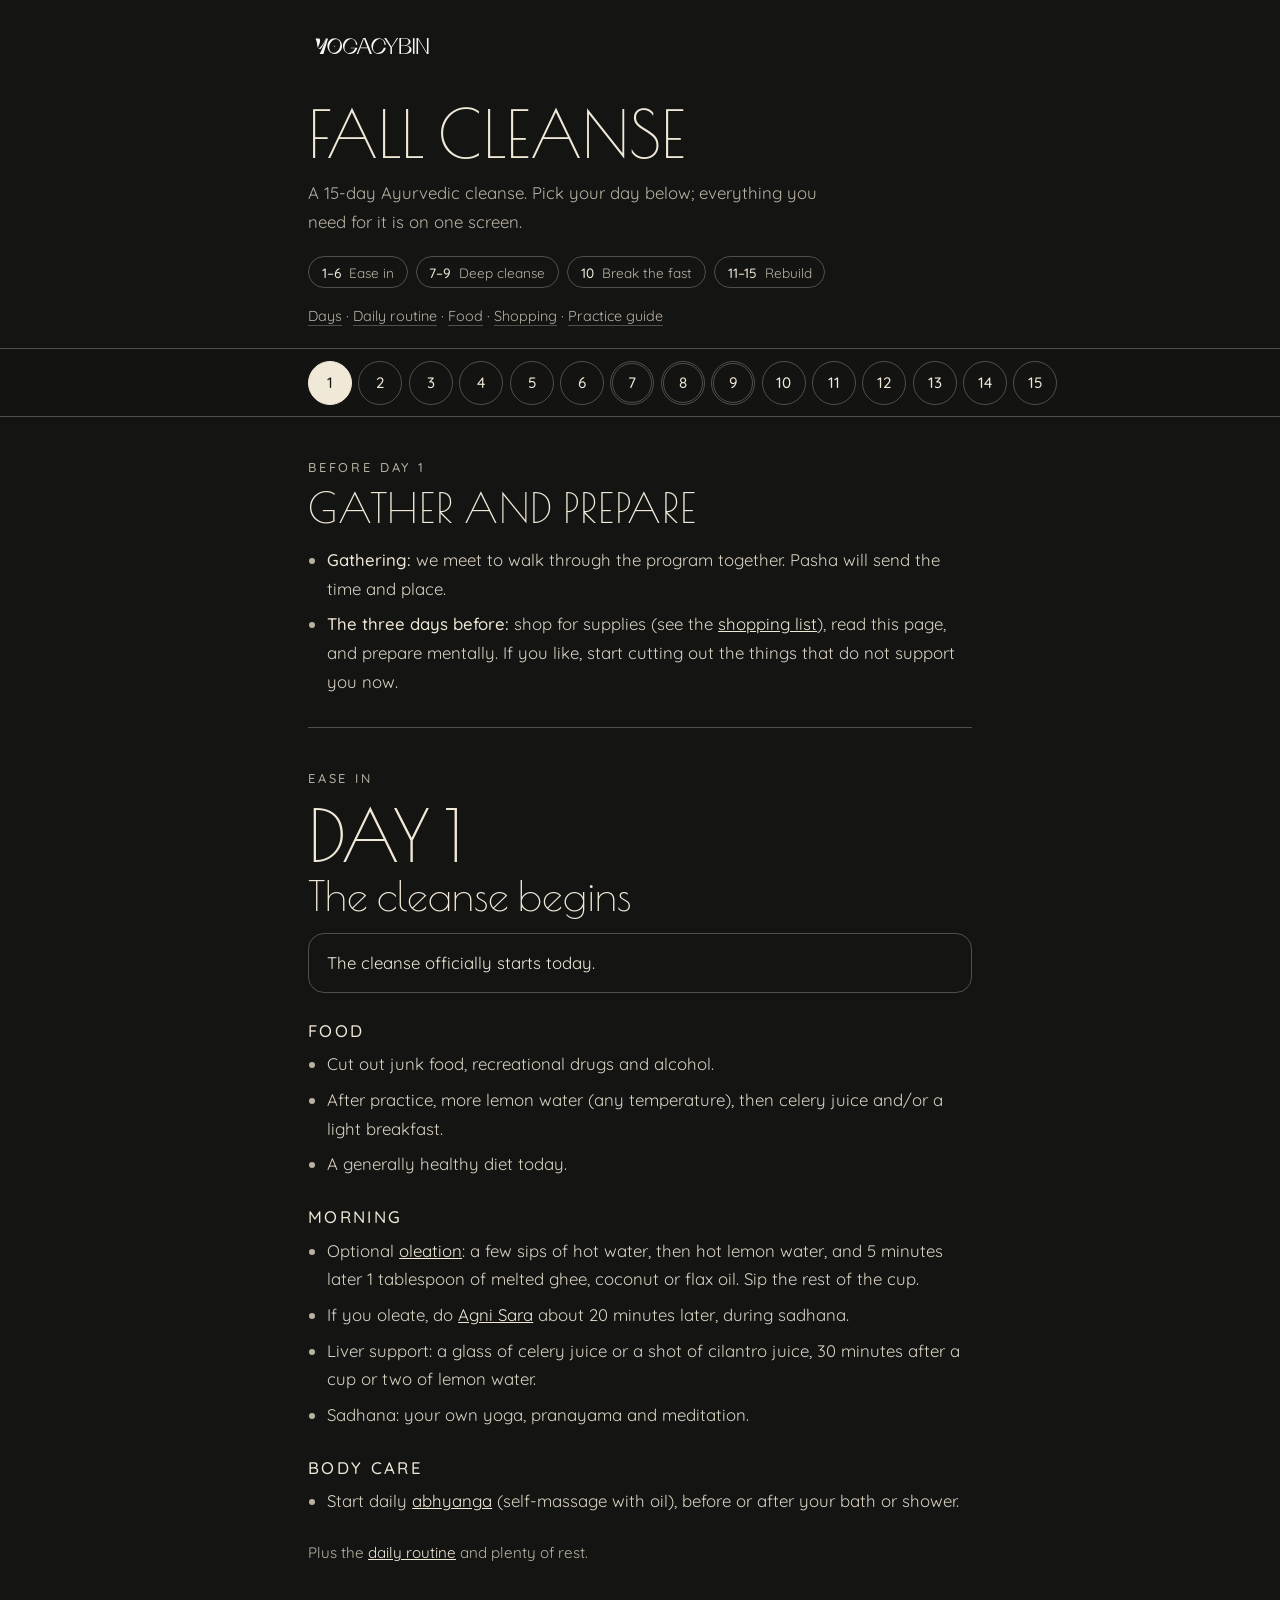
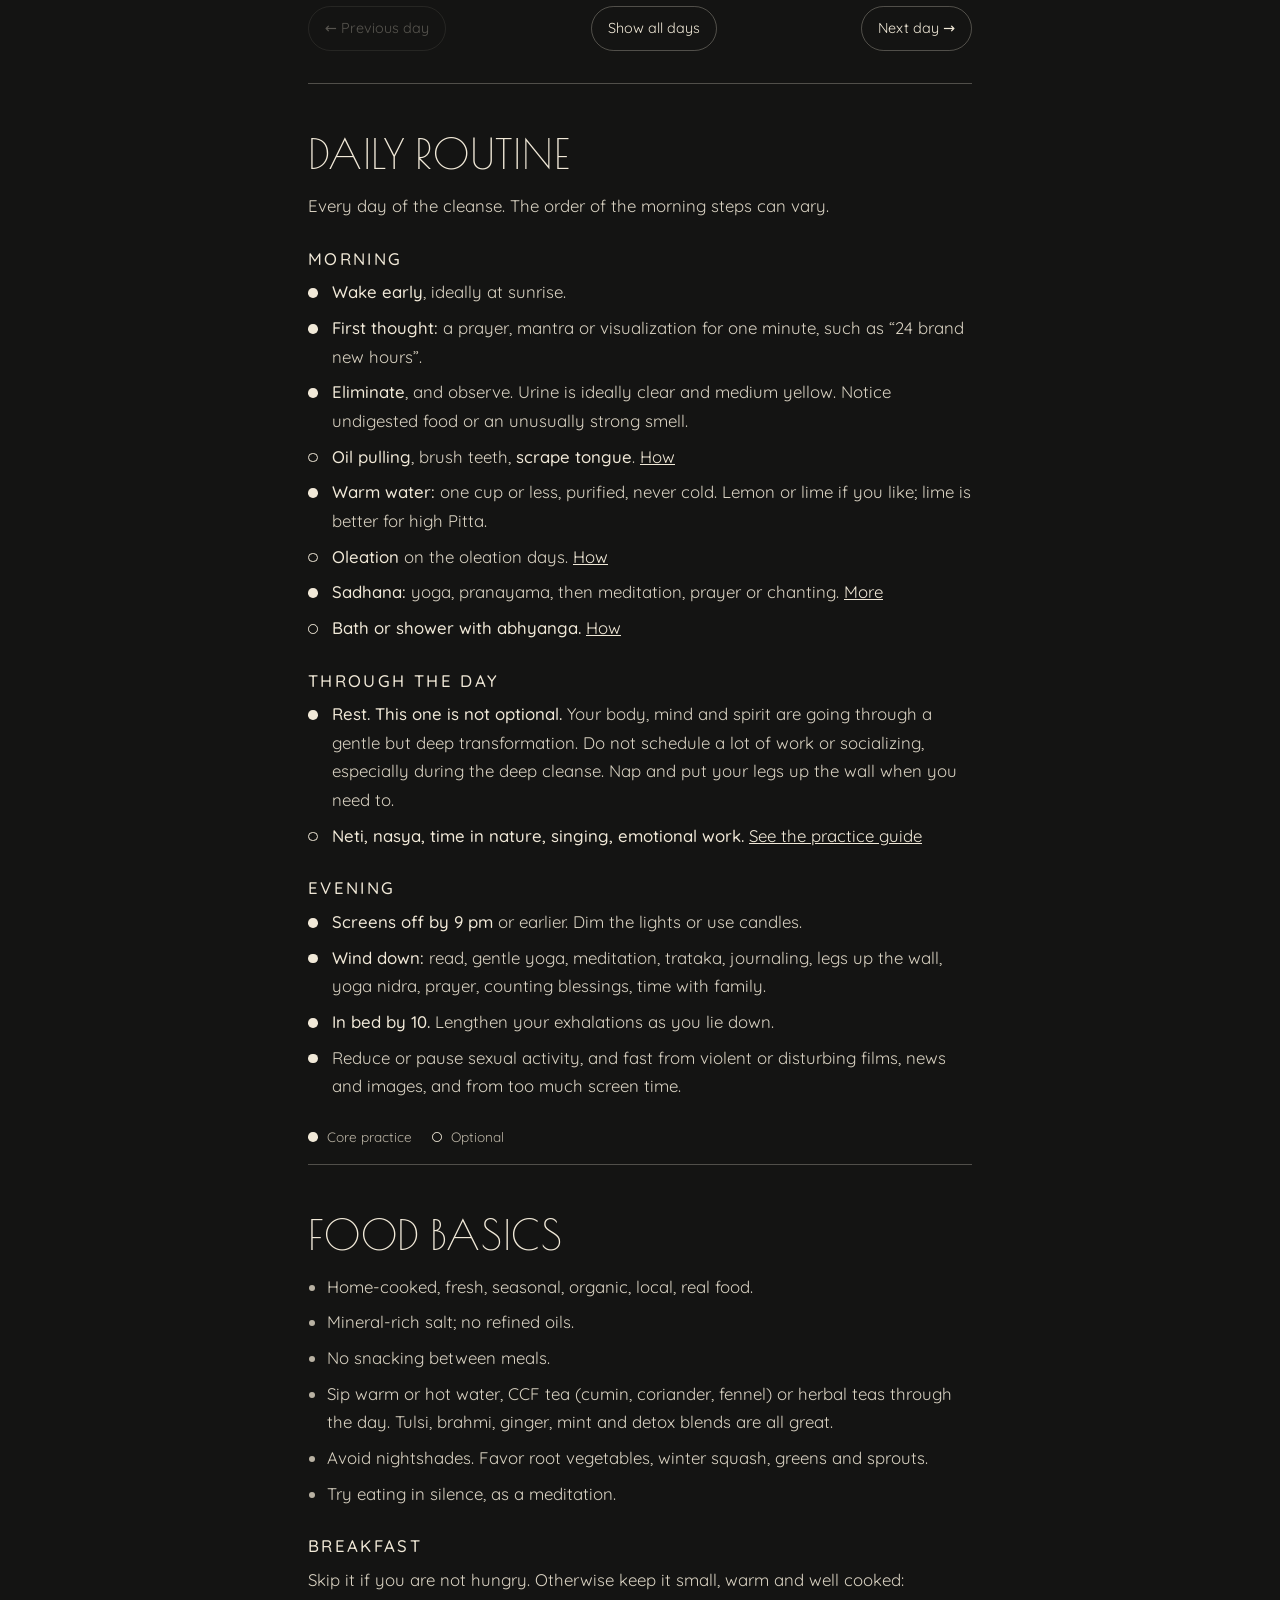
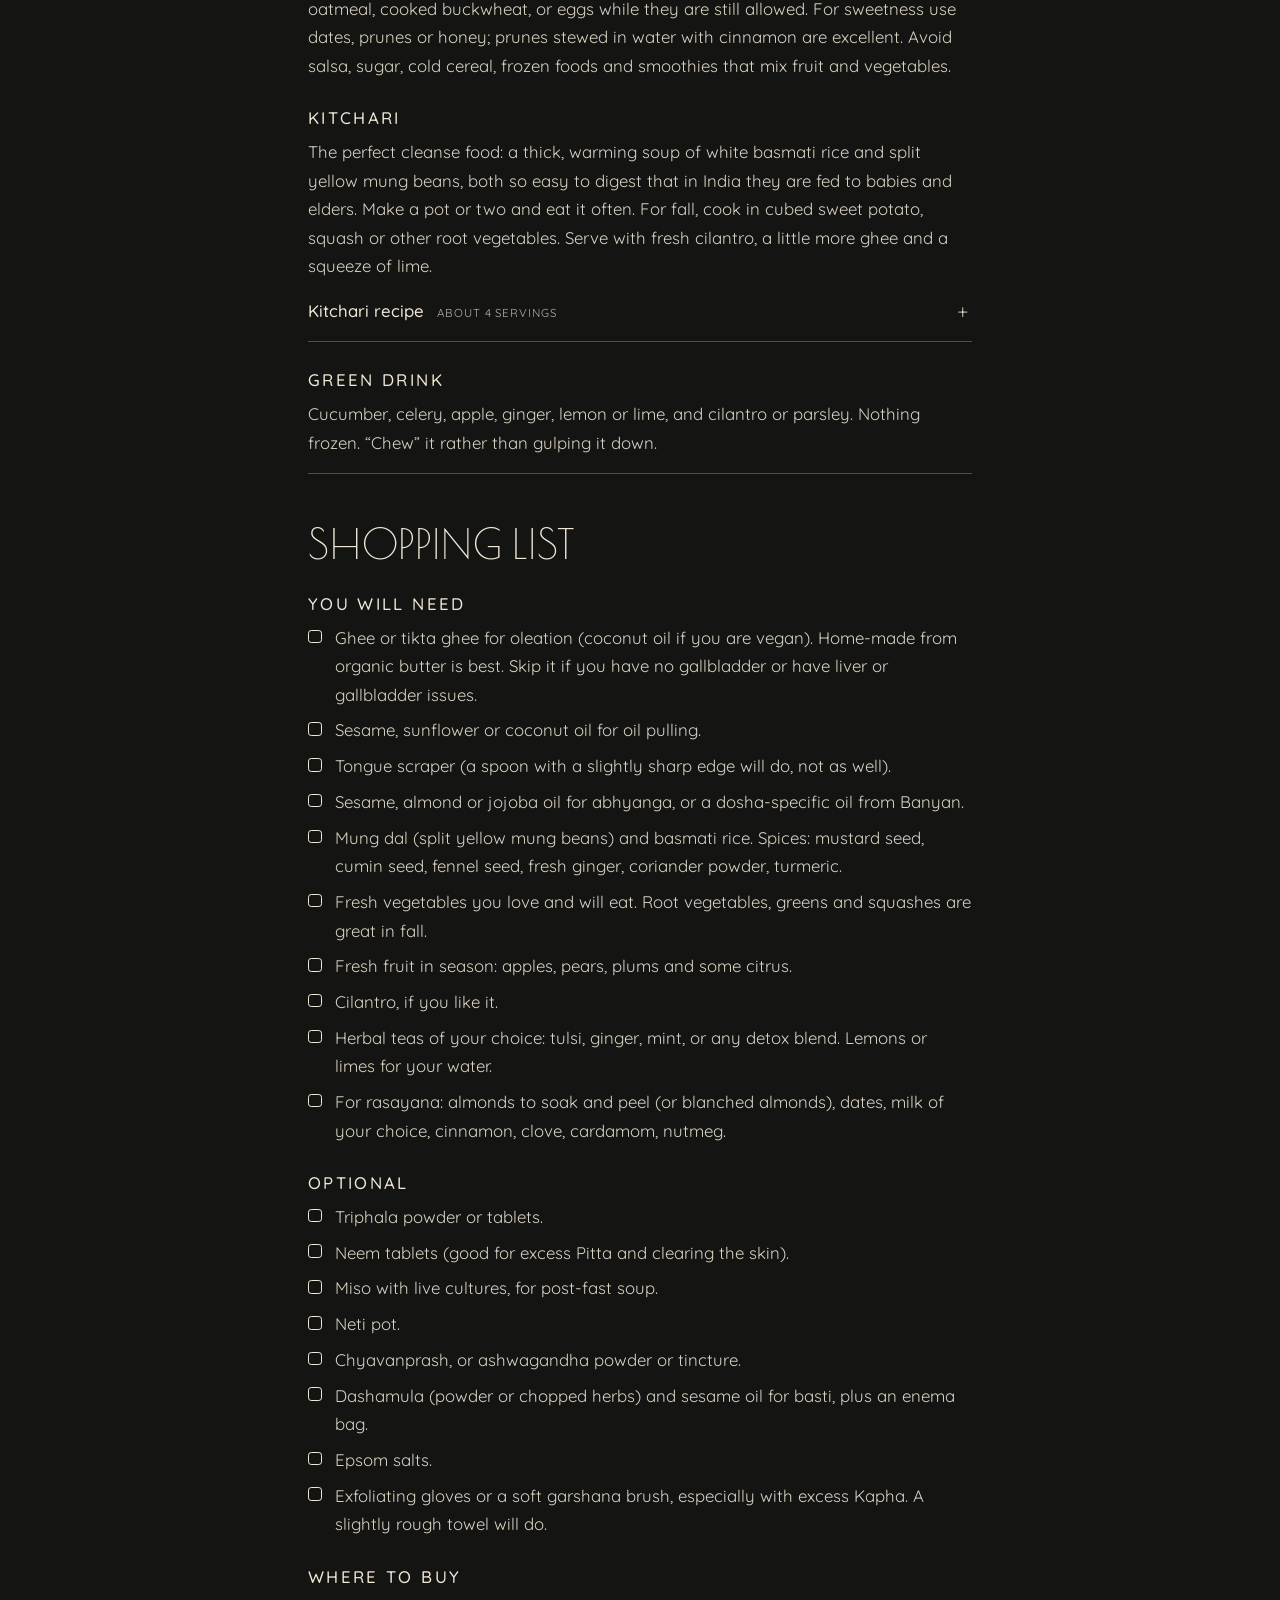
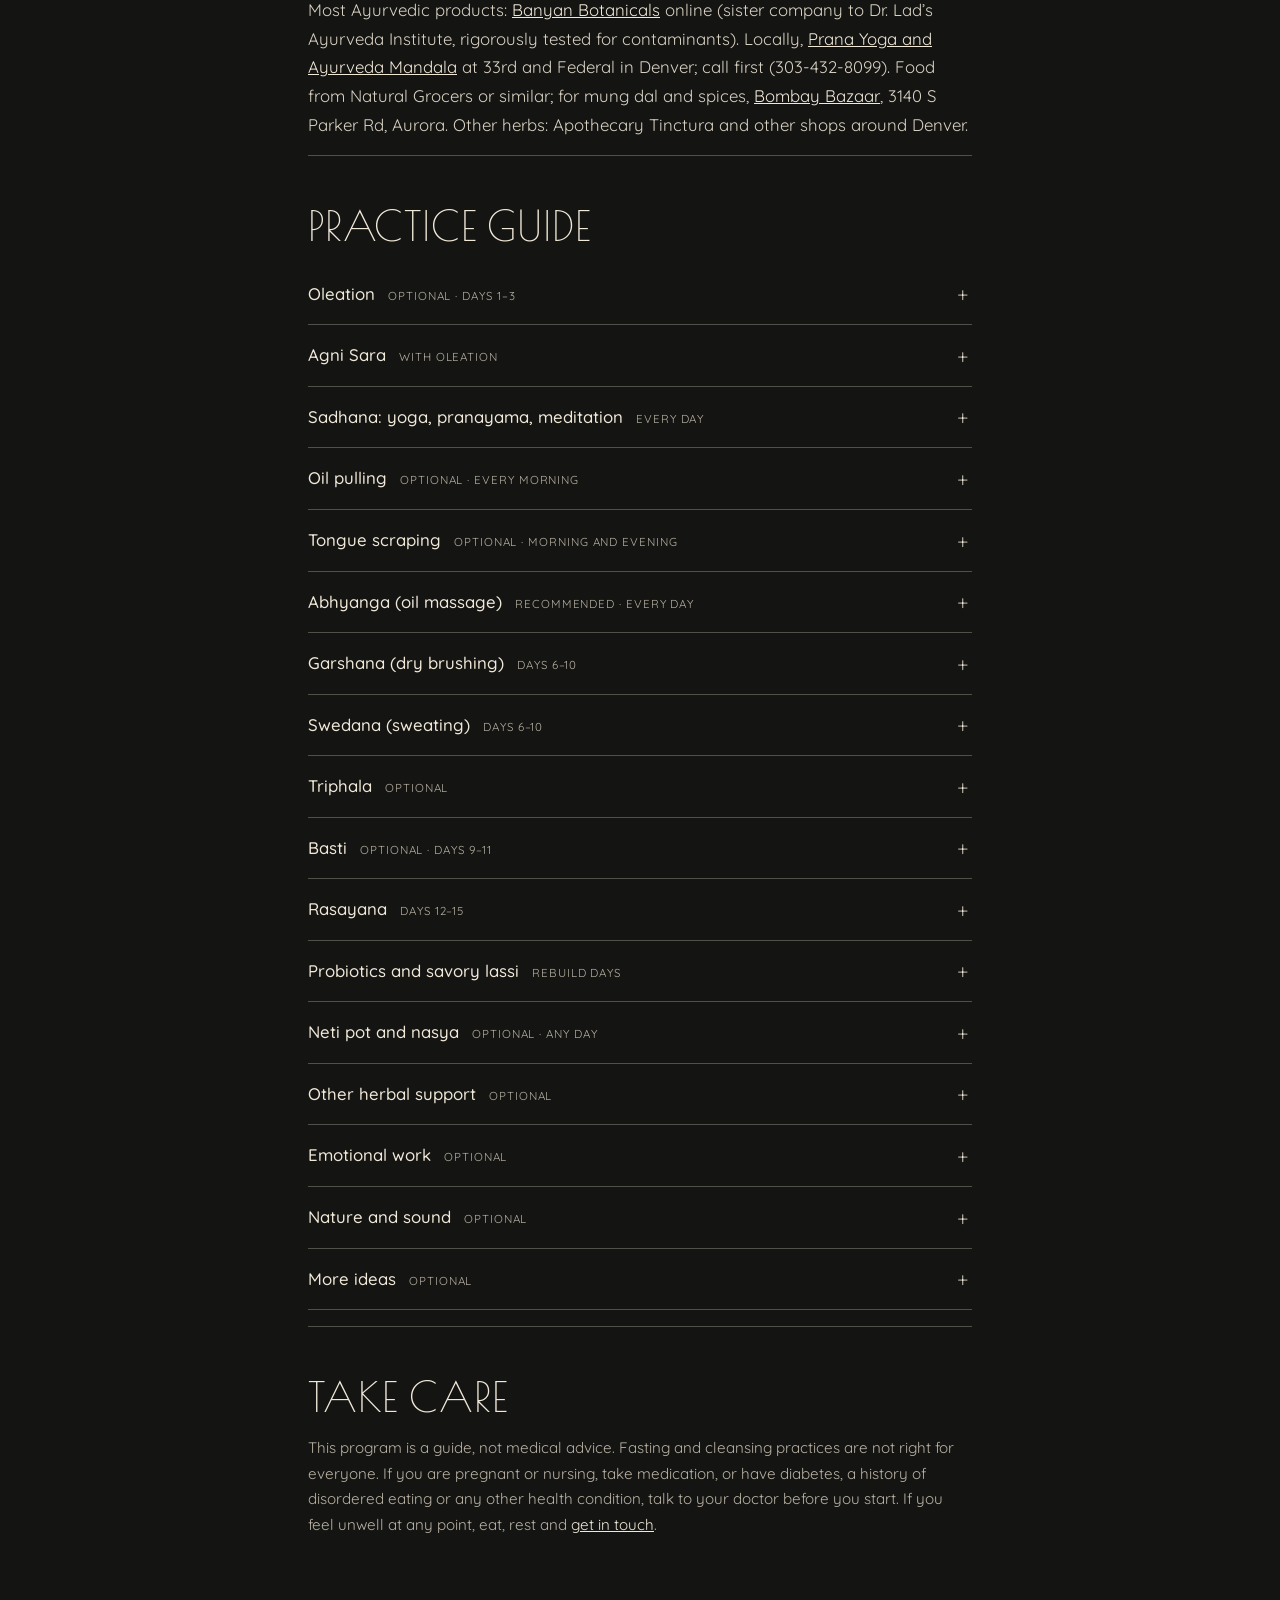
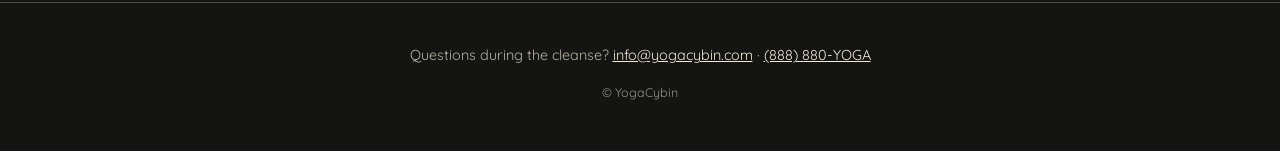
==== fall-cleanse/index.html @ 7805756a "Add Fall Cleanse page and fold handouts into both cleanse pages Both pages are now generated by tool" ====
<!doctype html>
<html lang="en">
<head>
  <meta charset="utf-8">
  <meta name="viewport" content="width=device-width, initial-scale=1">
  <title>Fall Cleanse — YogaCybin</title>
  <meta name="description" content="Day-by-day guide for participants of the YogaCybin Fall Cleanse.">
  <meta name="robots" content="noindex, nofollow">
  <meta name="theme-color" content="#141413">
  <link rel="icon" href="../assets/favicon.png" type="image/png">
  <link rel="preconnect" href="https://fonts.googleapis.com">
  <link rel="preconnect" href="https://fonts.gstatic.com" crossorigin>
  <link href="https://fonts.googleapis.com/css2?family=Poiret+One&family=Quicksand:wght@300;400;500&display=swap" rel="stylesheet">
  <link rel="stylesheet" href="../styles.css">
  <link rel="stylesheet" href="../cleanse.css">
</head>
<body class="cleanse">
  <a class="skip" href="#days">Skip to the days</a>

  <header class="c-head">
    <a href="../" aria-label="YogaCybin home"><img class="logo" src="../assets/YogaCybin_no_gap_10.svg" alt="YogaCybin" width="145" height="50"></a>
    <h1>Fall Cleanse</h1>
    <p>A 15-day Ayurvedic cleanse. Pick your day below; everything you need for it is on one screen.</p>
    <ol class="phases"><li><b>1–6</b> Ease in</li><li><b>7–9</b> Deep cleanse</li><li><b>10</b> Break the fast</li><li><b>11–15</b> Rebuild</li></ol>
    <p class="toc"><a href="#days">Days</a> · <a href="#routine">Daily routine</a> · <a href="#food">Food</a> · <a href="#shopping">Shopping</a> · <a href="#guide">Practice guide</a></p>
  </header>

  <nav class="daynav" aria-label="Days"><a href="#day-1" data-day="1" class="ph-ease">1</a><a href="#day-2" data-day="2" class="ph-ease">2</a><a href="#day-3" data-day="3" class="ph-ease">3</a><a href="#day-4" data-day="4" class="ph-ease">4</a><a href="#day-5" data-day="5" class="ph-ease">5</a><a href="#day-6" data-day="6" class="ph-ease">6</a><a href="#day-7" data-day="7" class="ph-deep">7</a><a href="#day-8" data-day="8" class="ph-deep">8</a><a href="#day-9" data-day="9" class="ph-deep">9</a><a href="#day-10" data-day="10" class="ph-break">10</a><a href="#day-11" data-day="11" class="ph-rebuild">11</a><a href="#day-12" data-day="12" class="ph-rebuild">12</a><a href="#day-13" data-day="13" class="ph-rebuild">13</a><a href="#day-14" data-day="14" class="ph-rebuild">14</a><a href="#day-15" data-day="15" class="ph-rebuild">15</a></nav>

  <main>
    <section class="before" id="before">
      <p class="phase">Before Day 1</p>
      <h2>Gather and prepare</h2>
      <ul>
        <li><b>Gathering:</b> we meet to walk through the program together. Pasha will send the time and place.</li>
        <li><b>The three days before:</b> shop for supplies (see the <a href="#shopping">shopping list</a>), read this page, and prepare mentally. If you like, start cutting out the things that do not support you now.</li>
      </ul>
    </section>

    <div id="days">
<article class="day" id="day-1" data-day="1">
  <p class="phase">Ease in</p>
  <h2><span>Day 1</span> The cleanse begins</h2>
  <p class="daynote">The cleanse officially starts today.</p>
  <section><h3>Food</h3><ul><li>Cut out junk food, recreational drugs and alcohol.</li><li>After practice, more lemon water (any temperature), then celery juice and/or a light breakfast.</li><li>A generally healthy diet today.</li></ul></section>
  <section><h3>Morning</h3><ul><li>Optional <a href="#oleation">oleation</a>: a few sips of hot water, then hot lemon water, and 5 minutes later 1 tablespoon of melted ghee, coconut or flax oil. Sip the rest of the cup.</li><li>If you oleate, do <a href="#agni-sara">Agni Sara</a> about 20 minutes later, during sadhana.</li><li>Liver support: a glass of celery juice or a shot of cilantro juice, 30 minutes after a cup or two of lemon water.</li><li>Sadhana: your own yoga, pranayama and meditation.</li></ul></section>
  <section><h3>Body care</h3><ul><li>Start daily <a href="#abhyanga">abhyanga</a> (self-massage with oil), before or after your bath or shower.</li></ul></section>
  <p class="jump">Plus the <a href="#routine">daily routine</a> and plenty of rest.</p>
</article>
<article class="day" id="day-2" data-day="2">
  <p class="phase">Ease in</p>
  <h2><span>Day 2</span> Let go of more</h2>
  <section><h3>Food</h3><ul><li>Also cut out sugar, coffee, meat, and foods with additives or preservatives.</li><li>A healthy vegetarian diet. Keep up the lemon water and herbal teas.</li></ul></section>
  <section><h3>Morning</h3><ul><li>Optional <a href="#oleation">oleation</a>: a few sips of hot water, then hot lemon water, and 5 minutes later 2 tablespoons of melted ghee, coconut or flax oil. Sip the rest of the cup.</li><li>If you oleate, do <a href="#agni-sara">Agni Sara</a> about 20 minutes later, during sadhana.</li><li>Liver support: a glass of celery juice or a shot of cilantro juice, 30 minutes after a cup or two of lemon water.</li><li>Sadhana: your own yoga, pranayama and meditation.</li></ul></section>
  <section><h3>Body care</h3><ul><li>Light <a href="#abhyanga">abhyanga</a>.</li></ul></section>
  <p class="jump">Plus the <a href="#routine">daily routine</a> and plenty of rest.</p>
</article>
<article class="day" id="day-3" data-day="3">
  <p class="phase">Ease in</p>
  <h2><span>Day 3</span> Lighter still</h2>
  <section><h3>Food</h3><ul><li>Also cut out eggs, dairy, wheat and fried foods.</li><li>More soups, salads and sprouts. Steamed greens with tamari and sesame oil, or roasted fall vegetables, are excellent.</li><li>Skip dinner, or have only miso soup with greens, tofu and scallions.</li></ul></section>
  <section><h3>Morning</h3><ul><li>Optional <a href="#oleation">oleation</a>: a few sips of hot water, then hot lemon water, and 5 minutes later 3 tablespoons of melted ghee, coconut or flax oil. Sip the rest of the cup.</li><li>If you oleate, do <a href="#agni-sara">Agni Sara</a> about 20 minutes later, during sadhana.</li><li>Liver support: a glass of celery juice or a shot of cilantro juice, 30 minutes after a cup or two of lemon water.</li><li>Sadhana: your own yoga, pranayama and meditation.</li></ul></section>
  <section><h3>Body care</h3><ul><li>Light <a href="#abhyanga">abhyanga</a>.</li></ul></section>
  <section><h3>Evening</h3><ul><li>Light or no dinner (see Food), and an early night.</li></ul></section>
  <p class="jump">Plus the <a href="#routine">daily routine</a> and plenty of rest.</p>
</article>
<article class="day" id="day-4" data-day="4">
  <p class="phase">Ease in</p>
  <h2><span>Day 4</span> Simple and clean</h2>
  <section><h3>Food</h3><ul><li>A simple, clean diet with lots of vegetables, like yesterday. Drink lots of purified water.</li><li>If you relied on coffee to move your bowels, have prunes stewed in water with a little cinnamon; they make a delicious breakfast.</li><li>Dinner very light (broth or fruit), or skip it.</li></ul></section>
  <section><h3>Morning</h3><ul><li>No more oleation for the rest of the cleanse.</li><li>Liver support: a glass of celery juice or a shot of cilantro juice, 30 minutes after a cup or two of lemon water.</li><li>Sadhana: your own yoga, pranayama and meditation.</li></ul></section>
  <section><h3>Body care</h3><ul><li>Light <a href="#abhyanga">abhyanga</a>.</li></ul></section>
  <section><h3>Evening</h3><ul><li>Light or no dinner (see Food), and an early night.</li></ul></section>
  <p class="jump">Plus the <a href="#routine">daily routine</a> and plenty of rest.</p>
</article>
<article class="day" id="day-5" data-day="5">
  <p class="phase">Ease in</p>
  <h2><span>Day 5</span> Restorative evening</h2>
  <p class="daynote">Optional restorative yoga class this evening. Pasha will send the details. Afterwards go home and straight to bed.</p>
  <section><h3>Food</h3><ul><li>Start the day with 16 oz of lemon water. Skip breakfast if you can, or keep it light; 16 oz of celery juice is excellent, 30 minutes after the water.</li><li>Lunch: vegetable soup with rice, quinoa, millet or barley (not wheat), or <a href="#kitchari">kitchari</a>.</li></ul></section>
  <section><h3>Morning</h3><ul><li>Liver support: a glass of celery juice or a shot of cilantro juice, 30 minutes after a cup or two of lemon water.</li><li>Sadhana: your own yoga, pranayama and meditation.</li></ul></section>
  <section><h3>Body care</h3><ul><li>Light <a href="#abhyanga">abhyanga</a>.</li></ul></section>
  <section><h3>Evening</h3><ul><li>Light or no dinner (see Food), and an early night.</li></ul></section>
  <p class="jump">Plus the <a href="#routine">daily routine</a> and plenty of rest.</p>
</article>
<article class="day" id="day-6" data-day="6">
  <p class="phase">Ease in</p>
  <h2><span>Day 6</span> One meal</h2>
  <section><h3>Food</h3><ul><li>One meal, at midday: <a href="#kitchari">kitchari</a>.</li><li>Teas and water through the day.</li></ul></section>
  <section><h3>Morning</h3><ul><li>Liver support: a glass of celery juice or a shot of cilantro juice, 30 minutes after a cup or two of lemon water.</li><li>Sadhana: your own yoga, pranayama and meditation.</li></ul></section>
  <section><h3>Body care</h3><ul><li>Light <a href="#abhyanga">abhyanga</a>.</li><li><a href="#garshana">Garshana</a> (dry brushing) before your bath or shower, followed if you like by abhyanga with a little castor oil.</li><li><a href="#swedana">Swedana</a> (sweating): sauna or hot bath, 20 minutes at most. Drink plenty of water afterwards.</li></ul></section>
  <section><h3>Evening</h3><ul><li>Light or no dinner (see Food), and an early night.</li></ul></section>
  <p class="jump">Plus the <a href="#routine">daily routine</a> and plenty of rest.</p>
</article>
<article class="day" id="day-7" data-day="7">
  <p class="phase">Deep cleanse</p>
  <h2><span>Day 7</span> Deep cleanse begins</h2>
  <section><h3>Food</h3><ul><li>Water fast, juice fast, or one meal at midday: kitchari.</li><li>Teas and water through the day. Cucumber or celery juice are excellent (cucumber is very hydrating but can make you cold).</li></ul></section>
  <section><h3>Morning</h3><ul><li>Liver support: a glass of celery juice or a shot of cilantro juice, 30 minutes after a cup or two of lemon water.</li><li>Sadhana: your own yoga, pranayama and meditation.</li></ul></section>
  <section><h3>Body care</h3><ul><li>Light <a href="#abhyanga">abhyanga</a>.</li><li><a href="#garshana">Garshana</a> (dry brushing) before your bath or shower, followed if you like by abhyanga with a little castor oil.</li><li><a href="#swedana">Swedana</a> (sweating): sauna or hot bath, 20 minutes at most. Drink plenty of water afterwards.</li></ul></section>
  <p class="jump">Plus the <a href="#routine">daily routine</a> and plenty of rest.</p>
</article>
<article class="day" id="day-8" data-day="8">
  <p class="phase">Deep cleanse</p>
  <h2><span>Day 8</span> Fast</h2>
  <p class="daynote">Do not spend the day working or socializing. Sadhana, ceremony, journaling, write a letter, walk or sit somewhere beautiful, practise silence, listen deeply inside and out.</p>
  <section><h3>Food</h3><ul><li>Fast: lemon water, ginger and turmeric tea, herbal teas. A juice fast is fine if you prefer.</li></ul></section>
  <section><h3>Morning</h3><ul><li>Liver support: a glass of celery juice or a shot of cilantro juice, 30 minutes after a cup or two of lemon water.</li><li>Sadhana: more meditation, pranayama and stillness than asana.</li></ul></section>
  <section><h3>Body care</h3><ul><li>Light <a href="#abhyanga">abhyanga</a>.</li><li><a href="#garshana">Garshana</a> (dry brushing) before your bath or shower, followed if you like by abhyanga with a little castor oil.</li><li><a href="#swedana">Swedana</a> (sweating): sauna or hot bath, 20 minutes at most. Drink plenty of water afterwards.</li></ul></section>
  <p class="jump">Plus the <a href="#routine">daily routine</a> and plenty of rest.</p>
</article>
<article class="day" id="day-9" data-day="9">
  <p class="phase">Deep cleanse</p>
  <h2><span>Day 9</span> Fast</h2>
  <p class="daynote">Do not spend the day working or socializing. Sadhana, ceremony, journaling, write a letter, walk or sit somewhere beautiful, practise silence, listen deeply inside and out.</p>
  <section><h3>Food</h3><ul><li>Fast: lemon water, ginger and turmeric tea, herbal teas. A juice fast is fine if you prefer.</li></ul></section>
  <section><h3>Morning</h3><ul><li>Liver support: a glass of celery juice or a shot of cilantro juice, 30 minutes after a cup or two of lemon water.</li><li>Sadhana: more meditation, pranayama and stillness than asana.</li></ul></section>
  <section><h3>Body care</h3><ul><li>Light <a href="#abhyanga">abhyanga</a>.</li><li><a href="#garshana">Garshana</a> (dry brushing) before your bath or shower, followed if you like by abhyanga with a little castor oil.</li><li><a href="#swedana">Swedana</a> (sweating): sauna or hot bath, 20 minutes at most. Drink plenty of water afterwards.</li></ul></section>
  <section><h3>Evening</h3><ul><li>Optional <a href="#basti">basti</a> at the end of today.</li></ul></section>
  <p class="jump">Plus the <a href="#routine">daily routine</a> and plenty of rest.</p>
</article>
<article class="day" id="day-10" data-day="10">
  <p class="phase">Break the fast</p>
  <h2><span>Day 10</span> Break the fast</h2>
  <section><h3>Food</h3><ul><li>Lemon water first thing; 30 minutes later, celery or cilantro juice.</li><li>Break your fast at midday with watery rice gruel with a little miso and some greens stirred in.</li><li>In the evening, if your body feels hungry and ready, some cooked vegetables with a little grain (not wheat). Eat before 6:30.</li><li>Keep drinking teas.</li></ul></section>
  <section><h3>Morning</h3><ul><li>Liver support: a glass of celery juice or a shot of cilantro juice, 30 minutes after a cup or two of lemon water.</li><li>Sadhana: your own yoga, pranayama and meditation.</li></ul></section>
  <section><h3>Body care</h3><ul><li>Light <a href="#abhyanga">abhyanga</a>.</li><li><a href="#garshana">Garshana</a> (dry brushing) before your bath or shower, followed if you like by abhyanga with a little castor oil.</li><li><a href="#swedana">Swedana</a> (sweating): sauna or hot bath, 20 minutes at most. Drink plenty of water afterwards.</li></ul></section>
  <section><h3>Evening</h3><ul><li>Optional <a href="#basti">basti</a> tonight, again or for the first time.</li></ul></section>
  <p class="jump">Plus the <a href="#routine">daily routine</a> and plenty of rest.</p>
</article>
<article class="day" id="day-11" data-day="11">
  <p class="phase">Rebuild</p>
  <h2><span>Day 11</span> Build back</h2>
  <section><h3>Food</h3><ul><li>Like yesterday, with a little more quantity. A light breakfast is fine.</li><li>You are building back up: add some fruit, a little oil or butter, even dairy, but keep it very clean. Roasted root vegetables are still excellent. Cooked beans are fine today.</li><li>Start a <a href="#probiotics">probiotic</a>.</li></ul></section>
  <section><h3>Morning</h3><ul><li>Liver support: a glass of celery juice or a shot of cilantro juice, 30 minutes after a cup or two of lemon water.</li><li>Sadhana: your own yoga, pranayama and meditation.</li></ul></section>
  <section><h3>Body care</h3><ul><li>Light <a href="#abhyanga">abhyanga</a>.</li></ul></section>
  <section><h3>Evening</h3><ul><li>Optional <a href="#basti">basti</a> before bed, for the first, second or final time. Take a probiotic afterwards.</li></ul></section>
  <p class="jump">Plus the <a href="#routine">daily routine</a> and plenty of rest.</p>
</article>
<article class="day" id="day-12" data-day="12">
  <p class="phase">Rebuild</p>
  <h2><span>Day 12</span> Rasayana begins</h2>
  <section><h3>Food</h3><ul><li>Same as yesterday.</li><li>Probiotic.</li></ul></section>
  <section><h3>Morning</h3><ul><li>Sadhana: your own yoga, pranayama and meditation.</li></ul></section>
  <section><h3>Body care</h3><ul><li>Light <a href="#abhyanga">abhyanga</a>.</li></ul></section>
  <section><h3>Evening</h3><ul><li><a href="#rasayana">Rasayana</a> 1–2 hours before bed: an ojas-building shake, golden milk or chyavanprash.</li></ul></section>
  <p class="jump">Plus the <a href="#routine">daily routine</a> and plenty of rest.</p>
</article>
<article class="day" id="day-13" data-day="13">
  <p class="phase">Rebuild</p>
  <h2><span>Day 13</span> Rest and rebuild</h2>
  <section><h3>Food</h3><ul><li>Same as yesterday. Keep dinner light.</li><li>Still no meat, alcohol, junk food or sugar.</li><li>Probiotic.</li></ul></section>
  <section><h3>Morning</h3><ul><li>Sadhana: your own yoga, pranayama and meditation.</li></ul></section>
  <section><h3>Body care</h3><ul><li>Light <a href="#abhyanga">abhyanga</a>.</li></ul></section>
  <section><h3>Evening</h3><ul><li><a href="#rasayana">Rasayana</a> 1–2 hours before bed: an ojas-building shake, golden milk or chyavanprash.</li></ul></section>
  <p class="jump">Plus the <a href="#routine">daily routine</a> and plenty of rest.</p>
</article>
<article class="day" id="day-14" data-day="14">
  <p class="phase">Rebuild</p>
  <h2><span>Day 14</span> Almost there</h2>
  <section><h3>Food</h3><ul><li>Same as yesterday. Add eggs and other grains if you wish.</li><li>Probiotic.</li></ul></section>
  <section><h3>Morning</h3><ul><li>Sadhana: your own yoga, pranayama and meditation.</li></ul></section>
  <section><h3>Body care</h3><ul><li>Light <a href="#abhyanga">abhyanga</a>.</li></ul></section>
  <section><h3>Evening</h3><ul><li><a href="#rasayana">Rasayana</a> 1–2 hours before bed: an ojas-building shake, golden milk or chyavanprash.</li></ul></section>
  <p class="jump">Plus the <a href="#routine">daily routine</a> and plenty of rest.</p>
</article>
<article class="day" id="day-15" data-day="15">
  <p class="phase">Rebuild</p>
  <h2><span>Day 15</span> You made it</h2>
  <p class="daynote">You made it! We gather and share today. Keep your diet and lifestyle this clean for as long as you can.</p>
  <section><h3>Food</h3><ul><li>Same as yesterday.</li><li>Probiotic.</li></ul></section>
  <section><h3>Morning</h3><ul><li>Sadhana: your own practice, then gather and share.</li></ul></section>
  <section><h3>Body care</h3><ul><li>Light <a href="#abhyanga">abhyanga</a>.</li></ul></section>
  <section><h3>Evening</h3><ul><li><a href="#rasayana">Rasayana</a> 1–2 hours before bed: an ojas-building shake, golden milk or chyavanprash. Keep taking it for another two weeks.</li></ul></section>
  <p class="jump">Plus the <a href="#routine">daily routine</a> and plenty of rest.</p>
</article>
    </div>
    <div class="pager">
      <button type="button" id="prev">← Previous day</button>
      <button type="button" id="all">Show all days</button>
      <button type="button" id="next">Next day →</button>
    </div>

    <section class="block" id="routine">
      <h2>Daily routine</h2>
      <p>Every day of the cleanse. The order of the morning steps can vary.</p>
      <h3>Morning</h3>
      <ol class="routine">
        <li><b>Wake early</b>, ideally at sunrise.</li>
        <li><b>First thought:</b> a prayer, mantra or visualization for one minute, such as “24 brand new hours”.</li>
        <li><b>Eliminate</b>, and observe. Urine is ideally clear and medium yellow. Notice undigested food or an unusually strong smell.</li>
        <li class="opt"><b>Oil pulling</b>, brush teeth, <b>scrape tongue</b>. <a href="#oil-pulling">How</a></li>
        <li><b>Warm water:</b> one cup or less, purified, never cold. Lemon or lime if you like; lime is better for high Pitta.</li>
        <li class="opt"><b>Oleation</b> on the oleation days. <a href="#oleation">How</a></li>
        <li><b>Sadhana:</b> yoga, pranayama, then meditation, prayer or chanting. <a href="#sadhana">More</a></li>
        <li class="opt"><b>Bath or shower with abhyanga.</b> <a href="#abhyanga">How</a></li>
      </ol>
      <h3>Through the day</h3>
      <ul class="routine">
        <li><b>Rest. This one is not optional.</b> Your body, mind and spirit are going through a gentle but deep transformation. Do not schedule a lot of work or socializing, especially during the deep cleanse. Nap and put your legs up the wall when you need to.</li>
        <li class="opt"><b>Neti, nasya, time in nature, singing, emotional work.</b> <a href="#guide">See the practice guide</a></li>
      </ul>
      <h3>Evening</h3>
      <ul class="routine">
        <li><b>Screens off by 9 pm</b> or earlier. Dim the lights or use candles.</li>
        <li><b>Wind down:</b> read, gentle yoga, meditation, trataka, journaling, legs up the wall, yoga nidra, prayer, counting blessings, time with family.</li>
        <li><b>In bed by 10.</b> Lengthen your exhalations as you lie down.</li>
        <li>Reduce or pause sexual activity, and fast from violent or disturbing films, news and images, and from too much screen time.</li>
      </ul>
      <p class="key"><span class="dot"></span> Core practice <span class="dot opt"></span> Optional</p>
    </section>

    <section class="block" id="food">
      <h2>Food basics</h2>
      <ul>
        <li>Home-cooked, fresh, seasonal, organic, local, real food.</li>
        <li>Mineral-rich salt; no refined oils.</li>
        <li>No snacking between meals.</li>
        <li>Sip warm or hot water, CCF tea (cumin, coriander, fennel) or herbal teas through the day. Tulsi, brahmi, ginger, mint and detox blends are all great.</li>
        <li>Avoid nightshades. Favor root vegetables, winter squash, greens and sprouts.</li>
        <li>Try eating in silence, as a meditation.</li>
      </ul>
      <h3>Breakfast</h3>
      <p>Skip it if you are not hungry. Otherwise keep it small, warm and well cooked: oatmeal, cooked buckwheat, or eggs while they are still allowed. For sweetness use dates, prunes or honey; prunes stewed in water with cinnamon are excellent. Avoid salsa, sugar, cold cereal, frozen foods and smoothies that mix fruit and vegetables.</p>
      <h3 id="kitchari">Kitchari</h3>
      <p>The perfect cleanse food: a thick, warming soup of white basmati rice and split yellow mung beans, both so easy to digest that in India they are fed to babies and elders. Make a pot or two and eat it often. For fall, cook in cubed sweet potato, squash or other root vegetables. Serve with fresh cilantro, a little more ghee and a squeeze of lime.</p>
      <details id="kitchari-recipe"><summary>Kitchari recipe <span class="tag">About 4 servings</span></summary><div>
        <ol><li>Rinse 1 cup white basmati rice (or quinoa) and 1 cup split yellow mung beans (mung dal). Cook them together in 4–6 cups of water until they begin to soften. Add cubed vegetables now; add greens later, as they cook quickly.</li><li>In a small pot, melt 2 tablespoons of ghee and fry, in this order: 1–2 teaspoons diced fresh ginger, 1 teaspoon black or brown mustard seeds, 1–2 teaspoons cumin seeds, 1 teaspoon fennel seeds.</li><li>Turn off the heat and stir in 2 teaspoons coriander powder, 2 teaspoons turmeric, a small pinch of hing (asafoetida; skip if you have none) and a little freshly ground black pepper.</li><li>Add the spices to the pot and keep cooking on medium-low, adding water as needed, until the grains are almost indistinguishable. The right consistency is like slightly thin oatmeal.</li><li>Salt to taste at the end. Add more of any of the spices, or dry ginger, if you like it spicier.</li></ol>
        <p>If you would rather watch: <a href="http://www.youtube.com/watch?v=JLJN6ENjGbc" target="_blank" rel="noopener">a kitchari video</a>, and <a href="https://www.banyanbotanicals.com/info/ayurvedic-living/living-ayurveda/diet/how-to-make-kitchari/" target="_blank" rel="noopener">Banyan’s extensive guide</a>.</p>
      </div></details>
      <h3 id="green-drink">Green drink</h3>
      <p>Cucumber, celery, apple, ginger, lemon or lime, and cilantro or parsley. Nothing frozen. “Chew” it rather than gulping it down.</p>
    </section>

    <section class="block" id="shopping">
      <h2>Shopping list</h2>
      <h3>You will need</h3>
      <ul class="check"><li>Ghee or tikta ghee for oleation (coconut oil if you are vegan). Home-made from organic butter is best. Skip it if you have no gallbladder or have liver or gallbladder issues.</li><li>Sesame, sunflower or coconut oil for oil pulling.</li><li>Tongue scraper (a spoon with a slightly sharp edge will do, not as well).</li><li>Sesame, almond or jojoba oil for abhyanga, or a dosha-specific oil from Banyan.</li><li>Mung dal (split yellow mung beans) and basmati rice. Spices: mustard seed, cumin seed, fennel seed, fresh ginger, coriander powder, turmeric.</li><li>Fresh vegetables you love and will eat. Root vegetables, greens and squashes are great in fall.</li><li>Fresh fruit in season: apples, pears, plums and some citrus.</li><li>Cilantro, if you like it.</li><li>Herbal teas of your choice: tulsi, ginger, mint, or any detox blend. Lemons or limes for your water.</li><li>For rasayana: almonds to soak and peel (or blanched almonds), dates, milk of your choice, cinnamon, clove, cardamom, nutmeg.</li></ul>
      <h3>Optional</h3>
      <ul class="check"><li>Triphala powder or tablets.</li><li>Neem tablets (good for excess Pitta and clearing the skin).</li><li>Miso with live cultures, for post-fast soup.</li><li>Neti pot.</li><li>Chyavanprash, or ashwagandha powder or tincture.</li><li>Dashamula (powder or chopped herbs) and sesame oil for basti, plus an enema bag.</li><li>Epsom salts.</li><li>Exfoliating gloves or a soft garshana brush, especially with excess Kapha. A slightly rough towel will do.</li></ul>
      <h3>Where to buy</h3>
      <p>Most Ayurvedic products: <a href="https://www.banyanbotanicals.com/" target="_blank" rel="noopener">Banyan Botanicals</a> online (sister company to Dr. Lad’s Ayurveda Institute, rigorously tested for contaminants). Locally, <a href="https://pyamandala.com/" target="_blank" rel="noopener">Prana Yoga and Ayurveda Mandala</a> at 33rd and Federal in Denver; call first (303-432-8099). Food from Natural Grocers or similar; for mung dal and spices, <a href="https://www.mapquest.com/us/colorado/bombay-bazaar-272463731" target="_blank" rel="noopener">Bombay Bazaar</a>, 3140 S Parker Rd, Aurora. Other herbs: Apothecary Tinctura and other shops around Denver.</p>
    </section>

    <section class="block" id="guide">
      <h2>Practice guide</h2>
      <details id="oleation"><summary>Oleation <span class="tag">Optional · Days 1–3</span></summary><div><p>Oleation, or <em>snehakarma</em>, loosens ama (toxicity) and imbalanced doshas from the inner tissues so they can be released. For the cleanse we use ghee, tikta ghee, sesame oil, coconut oil (if you are vegan) or flax oil. Never heat flax oil.</p><p>Take it in the morning after cleaning your mouth, about 10 minutes after your hot water and before sadhana. The amount rises each day:</p><p><b>Days 1 to 3 of the fall cleanse: 1, 2, then 3 tablespoons.</b></p><p>Some resistance to drinking that much oil is normal. If you feel nauseous, add a pinch of black pepper or dry ginger to the oil. If the nausea is strong, or you get diarrhea, take less. Sip hot water or hot lemon water afterwards, then begin your sadhana.</p><p>You will know you are sufficiently oiled when your stools look fluffy, ashen-grey, and break apart when they hit the water. If you have not reached that by the last oleation day, keep adding ghee to your kitchari and other food.</p><p>Tikta ghee is a very bitter ghee that is especially good for expelling excess Pitta and Kapha; find it <a href="https://vadikherbs.com/products/tikta-ghrita-bitter-ghee-7oz" target="_blank" rel="noopener">online</a>. For more detox power, or to clear your skin, you can take 2 <a href="https://www.banyanbotanicals.com/neem-tablets-10/" target="_blank" rel="noopener">neem tablets</a> with your oleation or throughout the cleanse.</p><p class="warn">Skip oleation entirely if you do not have a gallbladder, if you have gallbladder or liver problems, or if the nausea is extreme.</p></div></details>
      <details id="agni-sara"><summary>Agni Sara <span class="tag">With oleation</span></summary><div><p>A kriya that massages the abdominal organs. Do 3 repetitions during sadhana, on an empty stomach, about 10–20 minutes after oleation. Superb during a cleanse.</p><p><a href="https://www.youtube.com/watch?v=vhM0fjR_yr8" target="_blank" rel="noopener">Watch the Agni Sara technique</a></p></div></details>
      <details id="sadhana"><summary>Sadhana: yoga, pranayama, meditation <span class="tag">Every day</span></summary><div><p>Your spiritual practice, every day of the cleanse. Choose your own yoga, breathwork and meditation, prayer or chanting. If Ayurvedic yoga is new to you, read <a href="https://www.banyanbotanicals.com/info/ayurvedic-living/living-ayurveda/yoga/" target="_blank" rel="noopener">this introduction</a> or <a href="mailto:info@yogacybin.com?subject=Cleanse">ask Pasha</a> for guidance.</p></div></details>
      <details id="oil-pulling"><summary>Oil pulling <span class="tag">Optional · Every morning</span></summary><div><p>A time-tested Ayurvedic practice that draws microbes out through the soft tissues of the mouth. It supports the gums and teeth, and its effects build up over 4–6 weeks of daily practice.</p><ol><li>In the morning, take a little less than 1 tablespoon of organic, cold-pressed oil into your mouth. Coconut, sesame or sunflower oil are all good; avoid cheap commercial corn, soy or “vegetable” oils.</li><li>Swish with some vigour for 5–10 minutes: pull it between the teeth and around the cheeks and gums. Make the bed, feed the cat or stretch while you swish. The oil turns thin, foamy and whitish.</li><li><b>Do not swallow.</b> Spit it out and rinse your mouth with warm water. Then scrape your tongue, and brush and floss as usual.</li><li>Run hot water down the drain for a minute afterwards so the oil does not clog the pipes.</li></ol><p>You can repeat it at night if you wish.</p></div></details>
      <details id="tongue"><summary>Tongue scraping <span class="tag">Optional · Morning and evening</span></summary><div><p>Look at your tongue in the morning before oil pulling or brushing. A whitish, foul-smelling coating is ama from incomplete digestion, often simply from eating late the night before. A yellowish tone points to raised Pitta, greyish to raised Vata; scalloped edges from the teeth show incomplete digestion in the small intestine.</p><p>That coating is full of bacteria and the main cause of bad breath. Scraping it off daily cleans the mouth, gently stimulates the organs reflected on the tongue, and lets you taste your food properly, so you crave less sweet and salt.</p><ol><li>After brushing and oil pulling, stand over the sink. Press the edge of the scraper moderately into the back of the tongue and pull it to the tip in one long, smooth stroke.</li><li>Repeat 3–6 times, moving slightly to each side so you cover the whole surface. Do not scrape so hard that you hurt the taste buds.</li><li>A slight gag reflex at first is normal, and it can help bring up mucus from the back of the throat.</li><li>Rinse the scraper with hot water and let it air dry. Clean it with alcohol or hydrogen peroxide now and then. Stainless steel is the most hygienic.</li></ol><p>No scraper? A spoon with a slightly sharp edge will do, though not as well. A toothbrush is not effective on the tongue.</p></div></details>
      <details id="abhyanga"><summary>Abhyanga (oil massage) <span class="tag">Recommended · Every day</span></summary><div><p>Self-massage with warm oil: anoint your sacred temple. Strongly recommended for everyone, especially with high Vata. Use sesame, almond or jojoba oil, or a dosha-specific oil. Do it in the morning or evening, classically before your bath or shower, or afterwards if you would rather keep oil out of the tub.</p><p>On the sweating days you can go deeper with castor oil before swedana, as described in <a href="http://ayurveda.alandiashram.org/ayurvedic-healing/spring-self-care?rq=bath" target="_blank" rel="noopener">this self-care guide</a>.</p></div></details>
      <details id="garshana"><summary>Garshana (dry brushing) <span class="tag">Days 6–10</span></summary><div><p>Dry brushing exfoliates, moves lymph, reduces ama and improves circulation. Before your bath or shower, brush the dry skin to bring blood to the surface. You do not need silk gloves or a special brush: exfoliating gloves or a rough old towel work. A must if you have a lot of Kapha imbalance or ama; in that case follow it with abhyanga using a little castor oil.</p><p><a href="https://www.youtube.com/watch?v=B8x7PU-T3ws" target="_blank" rel="noopener">Watch the garshana technique</a></p></div></details>
      <details id="swedana"><summary>Swedana (sweating) <span class="tag">Days 6–10</span></summary><div><p>Purging through the skin. If you fast, sweat each day of the deep cleanse plus a day on either side. Use a sauna or simply a hot bath, for no more than 20 minutes, and drink plenty of water afterwards. If you run very Pitta, wrap your head in a cold towel.</p><p>For more heat and drawing power, add to the bath ¼ cup ginger powder, ¼ cup baking soda and 1 cup Epsom salt. Skip the ginger if you are very Pitta.</p></div></details>
      <details id="triphala"><summary>Triphala <span class="tag">Optional</span></summary><div><p>A gentle herbal purgative, superb for Ayurvedic cleanses. If you use it, take it as a tea 1 hour before bed in the days before any basti: 1 teaspoon of powder in 1 cup of water, or 2 tablets. Reduce the dose if you get diarrhea or cramping.</p><p>Available at Natural Grocers or from <a href="https://www.banyanbotanicals.com/catalogsearch/result/?q=triphala" target="_blank" rel="noopener">Banyan Botanicals</a>.</p></div></details>
      <details id="basti"><summary>Basti <span class="tag">Optional · Days 9–11</span></summary><div><p>A warm, oily, medicated enema, superb for releasing excess Vata from the lower body, especially aches in the legs, hips and low back. It is done after purgation (triphala). You can skip the medicated part (dashamula, or ten-roots tea) and use just warm water and sesame oil.</p><p><b>Do it in the evening on Day 9, 10 or 11, up to three times in total.</b> Take a probiotic food afterwards. Read the whole procedure before you begin, and the <a href="https://www.ayurveda.com/resources/cleansing/basti" target="_blank" rel="noopener">general information and contraindications</a>.</p><h4>Prepare</h4><ol><li>Eat kitchari for lunch. About an hour before sunset, instead of dinner, prepare the basti.</li><li><b>Dashamula tea:</b> boil 3 cups of pure water, add 2 tablespoons of dried dashamula, turn off the heat and steep for 10 minutes. Strain very well through a silk cloth or coffee filter; only the liquid goes in the bag.</li><li>Blend the tea with ½ cup of sesame oil (not toasted) until emulsified. It must be body temperature or slightly warmer, <b>not hot</b>.</li><li>Warm up the bathroom. Lay old towels on the floor to lie on (there may be some leakage), with a small pillow for your head, and keep a towel handy as a “diaper” for getting to the toilet.</li><li>Find a place above you to hang the bag, such as a towel bar, where you can still reach the clip on the hose while lying down.</li><li>Pour the mixture into the clean, air-dried bag. Run a little through the hose over the sink to check the flow and let the air out.</li><li>Lubricate the nozzle, and yourself, with sesame oil. Do not use petroleum-based jelly even if the kit says so.</li></ol><h4>Administer</h4><ol><li>Lie on your left side. Gently and slowly insert the nozzle; if it is uncomfortable, try another angle. Release the clip bit by bit and let the liquid flow in.</li><li>When the bag is empty, slowly remove the nozzle. Holding the liquid in, stay on your left side for 10 minutes.</li><li>Roll onto your back for 10 minutes. Lift into a slight bridge pose for about 5 breaths, then lower and massage your belly 3–5 times: up the lower left, across just under the ribs, and down the lower right to the inner hip. This follows the colon in reverse.</li><li>Roll onto your right side and rest for 10 minutes.</li><li>Retain the enema for the full 30 minutes, and longer if you can, even until morning. But <b>never hold it longer than the body’s natural urge to eliminate</b>, even if that means getting up at 2 am. A pad or some folded tissue in your underwear guards against leakage.</li><li>After using the toilet, keep resting or go back to bed. Do not be surprised if much less comes out than went in; trust your body to absorb what it needs. Bathe or shower as needed.</li></ol><p>The next day most people feel mentally clear, grounded and more connected to the lower body, and aches in the low back, hips and legs often ease. If not, try another basti on one of the remaining nights.</p><p><b>Equipment:</b> an enema bag with a hook is the simplest; a bucket kit is easier to keep clean but needs a secure way to hang it. Disposable kits are not recommended. Dashamula and sesame oil are sold by Banyan Botanicals.</p></div></details>
      <details id="rasayana"><summary>Rasayana <span class="tag">Days 12–15</span></summary><div><p>Rasayanas, or rejuvenatives, rebuild <em>ojas</em>, the refined essence of good digestion that Ayurveda regards as the root of immunity and vitality. The body normally needs 30–35 days to make a little of it from food; certain foods and herbs nourish it directly: fresh whole milk, dates, almonds, saffron, cardamom, ashwagandha, shatavari and chyavanprash.</p><p><b>From Day 12, and for two weeks after the cleanse ends.</b> Take it warm in the evening, an hour or two before bed, or in place of dinner. Choose one:</p><h4 id="ojas-shake">Ojas-building shake</h4><ol><li>Pour hot water over 10–12 almonds and soak them for several hours or overnight. Squeeze off the skins (optional, but easier to digest, especially for Vata).</li><li>Blend the almonds with 1–2 pitted dates, 1 cup of milk or almond milk and a pinch of cardamom until slightly foamy.</li><li>Optional: a pinch of dry ginger if digestion is sluggish, a very small pinch of saffron, or a pinch of ashwagandha or shatavari. Add turmeric and ginger to make it more like golden milk. Double it for two.</li></ol><h4>Chyavanprash</h4><p>A sweet, spicy herbal jam (it contains cane sugar), from <a href="http://www.banyanbotanicals.com/chyavanprash-7/" target="_blank" rel="noopener">Banyan Botanicals</a>. Blend a heaped teaspoon into warm milk until frothy.</p><h4>Golden milk</h4><p>Warm milk with turmeric, ginger and a pinch of black pepper is a perfectly good rasayana on its own.</p></div></details>
      <details id="probiotics"><summary>Probiotics and savory lassi <span class="tag">Rebuild days</span></summary><div><p>After the fast, a probiotic food with your meal helps rebuild the gut: mild kimchi, horseradish, kombucha, or miso with live cultures. Once dairy is back, kefir, yogurt or a savory lassi are excellent.</p><h4 id="lassi">Savory lassi</h4><p>Not the sweet mango lassi of restaurant menus, which mixes fruit and dairy, a poor combination in Ayurveda. The savory version is the one to drink during a cleanse, a little before and during a meal.</p><ol><li>Mix plain, cultured, full-fat yogurt with water, 1:1.</li><li>Add a pinch each of salt, black pepper, cumin powder and coriander powder.</li><li>In hot weather, blend in a chunk of cucumber. If dairy makes you a little congested, add a pinch of dry ginger.</li></ol><p>Drink half or all of it before the meal and it works as an excellent probiotic; the rest can go with the meal. It tastes a bit like a creamy salad dressing.</p></div></details>
      <details id="neti"><summary>Neti pot and nasya <span class="tag">Optional · Any day</span></summary><div><p><b>Neti</b> rinses the nasal passages with warm salt water. It clears mucus and irritants such as pollen, dust and pollution, reduces congestion and sinus pain, and helps with colds and seasonal allergies.</p><ol><li>Add about ½ teaspoon of natural, non-iodized salt to warm distilled or previously boiled water in the pot, and swirl until it dissolves. If your problem is dryness rather than congestion, add a little ghee or oil.</li><li>Lean over the sink and put the spout in the right nostril. Turn your head so the left ear is over the sink.</li><li>Pour gently until the water trickles out of the left nostril.</li><li>Face the sink and blow gently through both nostrils, pinching the nose to squeeze out the moisture, or blow into a tissue. Do not drop your head back; if water gets into the upper sinuses, just blow it out.</li><li>Switch sides.</li></ol><p>To open the sinuses more, in the bath or shower slowly push your little finger up the nostril and hold until it releases.</p><p><b>Nasya:</b> a few drops of coconut or sesame oil, or a herbal nasya oil, in each nostril. Can be done daily.</p></div></details>
      <details id="herbs"><summary>Other herbal support <span class="tag">Optional</span></summary><div><p>Herbs add benefit, but also cost and complexity. Milk thistle is welcome throughout, and malic acid, celery juice or cilantro juice for liver support through Day 11. Medicinal mushrooms, nettles, oatstraw, horsetail, mint, cloves, anise and chamomile are all good.</p><p>Manjistha, ashwagandha, shatavari, tulsi and brahmi are excellent too; <a href="mailto:info@yogacybin.com?subject=Cleanse">ask Pasha</a> for specifics on these.</p></div></details>
      <details id="inner"><summary>Emotional work <span class="tag">Optional</span></summary><div><p>Write a letter, have a conversation, forgive someone, make amends, set a boundary, let go. Even if you do not choose this, emotions are likely to surface during the cleanse. Take good care of them: acknowledge them, thank them and let them flow through you.</p></div></details>
      <details id="nature"><summary>Nature and sound <span class="tag">Optional</span></summary><div><p>Lean against a tree, lie on the earth, soak up the sun, walk barefoot, do a slow walking meditation, gaze at the moon, work the soil.</p><p>Sing, hum or practise Bhramari breath: a strong vibration in the upper body tones the vagus nerve.</p></div></details>
      <details id="more"><summary>More ideas <span class="tag">Optional</span></summary><div><p>Clean a closet, wash out the fridge, pray before meals, create a bedtime ritual, journal, play an instrument, chant, practise japa, bathe with Epsom salts, make art, dance, plant seeds. What else?</p><p>Further reading: <a href="http://ayurveda.alandiashram.org/ayurvedic-healing/digestive-enzymes" target="_blank" rel="noopener">a word about digestive enzymes</a>.</p></div></details>
    </section>

    <section class="block care" id="care">
      <h2>Take care</h2>
      <p>This program is a guide, not medical advice. Fasting and cleansing practices are not right for everyone. If you are pregnant or nursing, take medication, or have diabetes, a history of disordered eating or any other health condition, talk to your doctor before you start. If you feel unwell at any point, eat, rest and <a href="mailto:info@yogacybin.com?subject=Cleanse">get in touch</a>.</p>
    </section>
  </main>

  <footer class="footer">
    <p>Questions during the cleanse? <a href="mailto:info@yogacybin.com?subject=Cleanse">info@yogacybin.com</a> · <a href="tel:+18888809642">(888) 880-YOGA</a></p>
    <p class="fine">© YogaCybin</p>
  </footer>

  <script src="../cleanse.js"></script>
</body>
</html>
---- styles.css ----
:root {
  --bg: #141413;
  --cream: #f1e9d8;
  --muted: #b9b2a3;
  --line: rgba(241, 233, 216, 0.28);
  --font-display: "Poiret One", "Quicksand", sans-serif;
  --font-body: "Quicksand", system-ui, -apple-system, "Segoe UI", sans-serif;
  --max: 66rem;
}

*, *::before, *::after { box-sizing: border-box; }

html { scroll-behavior: smooth; scroll-padding-top: 5rem; }

body {
  margin: 0;
  background: var(--bg);
  color: var(--cream);
  font-family: var(--font-body);
  font-weight: 300;
  line-height: 1.7;
  -webkit-font-smoothing: antialiased;
}

h1, h2, h3 { margin: 0; font-weight: 400; text-wrap: balance; }
h1, h2 { font-family: var(--font-display); line-height: 1.05; }
h1 { font-size: clamp(2rem, 5.5vw, 3.6rem); }
h2 { font-size: clamp(2.6rem, 7vw, 4.5rem); text-transform: uppercase; letter-spacing: .02em; margin-bottom: 1.75rem; }
h3 { font-size: 1.5rem; font-weight: 300; line-height: 1.2; }
p { margin: 0; }
p + p { margin-top: 1.1rem; }
a { color: var(--cream); }
img { display: block; max-width: 100%; height: auto; }
figure { margin: 0; }

:focus-visible { outline: 2px solid var(--cream); outline-offset: 3px; border-radius: 4px; }

.skip {
  position: absolute; left: -999px; top: 0;
  background: var(--cream); color: var(--bg); padding: .5rem 1rem; z-index: 20;
}
.skip:focus { left: 1rem; top: 1rem; }

/* The logo files are black line art; turn them cream for the dark background */
.logo { filter: invert(1) sepia(.7) saturate(.6) brightness(.97); }

/* Nav */
.nav {
  position: sticky; top: 0; z-index: 10;
  display: flex; align-items: center; justify-content: space-between; gap: 1rem;
  padding: .6rem clamp(1rem, 4vw, 2.5rem);
  background: rgba(20, 20, 19, .82);
  backdrop-filter: blur(12px);
  -webkit-backdrop-filter: blur(12px);
  border-bottom: 1px solid var(--line);
}
.brand img { width: 9rem; }
.nav nav { display: flex; align-items: center; gap: clamp(.9rem, 3vw, 2.2rem); }
.nav nav a { color: var(--muted); text-decoration: none; font-size: .95rem; font-weight: 400; transition: color .2s; }
.nav nav a:hover { color: var(--cream); }
.nav nav .nav-cta { color: var(--cream); border: 1px solid var(--line); border-radius: 999px; padding: .35rem 1.1rem; }
.nav nav .nav-cta:hover { background: var(--cream); color: var(--bg); }

/* Hero */
.hero {
  min-height: calc(100svh - 4rem);
  display: flex; flex-direction: column; align-items: center; justify-content: center;
  text-align: center;
  padding: 2rem 1.25rem 5rem;
}
.hero-logo { width: min(44rem, 100%); }
.hero h1 { margin-top: 1rem; }
.lede { max-width: 34rem; margin: 1.5rem auto 2.5rem; font-size: clamp(1.05rem, 2.2vw, 1.2rem); color: var(--muted); }
.actions { display: flex; flex-wrap: wrap; gap: 1rem; justify-content: center; }

.btn {
  display: inline-block;
  padding: .8rem 2rem;
  border: 1px solid var(--line);
  border-radius: 999px;
  color: var(--cream);
  font-size: .95rem; font-weight: 400; letter-spacing: .04em;
  text-decoration: none;
  transition: background .2s, color .2s, border-color .2s;
}
.btn:hover { border-color: var(--cream); }
.btn-primary { background: var(--cream); color: var(--bg); border-color: var(--cream); font-weight: 500; }
.btn-primary:hover { background: #fff; }

/* Sections */
.section {
  max-width: var(--max);
  margin: 0 auto;
  padding: clamp(4rem, 10vw, 7rem) clamp(1.25rem, 4vw, 2.5rem);
  color: var(--muted);
}
.section h2, .section h3 { color: var(--cream); }
.section-lede { max-width: 38rem; font-size: 1.05rem; }

.split {
  display: grid; grid-template-columns: repeat(auto-fit, minmax(min(19rem, 100%), 1fr));
  gap: 3rem clamp(2rem, 6vw, 5rem); align-items: center;
}

.arch { border: 1px solid var(--line); border-radius: 999px 999px 0 0; padding: .9rem; max-width: 26rem; justify-self: center; }
.arch img { border-radius: 999px 999px 0 0; }

.services {
  display: grid; grid-template-columns: repeat(auto-fit, minmax(min(22rem, 100%), 1fr));
  gap: 1.25rem; margin: 3rem 0;
}
.services article { padding: 2rem 1.75rem; border: 1px solid var(--line); border-radius: 1.5rem; }
.services p { margin-top: .75rem; }
.wide { width: 100%; max-height: 26rem; object-fit: cover; }

.twin { width: min(30rem, 100%); justify-self: center; }
.steps { list-style: none; padding: 0; margin: 2rem 0; counter-reset: step; }
.steps li { position: relative; padding: 1.1rem 0 1.1rem 3.5rem; border-top: 1px solid var(--line); counter-increment: step; }
.steps li::before {
  content: counter(step, decimal-leading-zero);
  position: absolute; left: 0; top: 1.2rem;
  font-family: var(--font-display); font-size: 1.3rem; color: var(--cream);
}
.steps p { margin-top: .3rem; }

.class { display: grid; grid-template-columns: repeat(auto-fit, minmax(min(19rem, 100%), 1fr)); gap: 2rem clamp(2rem, 6vw, 5rem); border-top: 1px solid var(--line); border-bottom: 1px solid var(--line); }
.when { font-family: var(--font-display); font-size: clamp(2rem, 5vw, 3rem); line-height: 1.1; color: var(--cream); }
.time { margin-top: .4rem; font-size: 1.25rem; color: var(--cream); }
.venue { margin: .6rem 0 1.1rem; color: var(--cream); }
.class .btn { margin-top: 1.75rem; }

.role { color: var(--cream); font-weight: 400; font-size: .95rem; margin-bottom: 1.25rem; }

.contact { display: flex; flex-direction: column; align-items: center; text-align: center; }
.contact .logo { width: 16rem; margin-bottom: 2.5rem; }
.mail {
  margin-top: 2rem;
  font-family: var(--font-display);
  font-size: clamp(1.5rem, 5.5vw, 2.8rem);
  text-transform: uppercase; letter-spacing: .03em;
  text-decoration: none;
  border-bottom: 1px solid var(--line);
  overflow-wrap: anywhere;
  transition: border-color .2s;
}
.mail:hover { border-color: var(--cream); }
.phone { margin-top: 1.5rem; font-size: 1.2rem; font-weight: 400; letter-spacing: .05em; text-decoration: none; color: var(--muted); }
.phone:hover { color: var(--cream); }

.footer {
  border-top: 1px solid var(--line);
  padding: 2.5rem clamp(1.25rem, 4vw, 2.5rem) 3rem;
  text-align: center; color: var(--muted); font-size: .9rem;
}
.fine { max-width: 38rem; margin: .9rem auto 0; font-size: .78rem; opacity: .8; }

@media (max-width: 46rem) {
  .nav nav a:not(.nav-cta) { display: none; }
}

@media (prefers-reduced-motion: reduce) {
  html { scroll-behavior: auto; }
}
---- cleanse.css ----
/* Cleanse program pages (builds on styles.css) */
.cleanse { font-size: 1.05rem; font-weight: 400; }
.cleanse main { max-width: 44rem; margin: 0 auto; padding: 0 1.25rem 3rem; }
.cleanse h2 { font-size: clamp(1.9rem, 6vw, 2.6rem); margin-bottom: 1rem; }
.cleanse h3 { font-size: 1.05rem; font-weight: 500; letter-spacing: .14em; text-transform: uppercase; margin: 1.75rem 0 .6rem; }
.cleanse ul, .cleanse ol { margin: 0; padding-left: 1.2rem; }
.cleanse li { margin: .45rem 0; }
.cleanse li::marker { color: var(--muted); }
.cleanse main { color: #d9d2c2; }
.cleanse main h2, .cleanse main h3, .cleanse main b, .cleanse main strong { color: var(--cream); }
.cleanse main b, .cleanse main strong { font-weight: 500; }

.c-head { max-width: 44rem; margin: 0 auto; padding: 1.5rem 1.25rem 1.25rem; }
.c-head .logo { width: 8rem; }
.c-head h1 { margin: 2rem 0 .75rem; font-size: clamp(2.6rem, 10vw, 4rem); text-transform: uppercase; }
.c-head p { color: var(--muted); max-width: 32rem; }
.phases { list-style: none; display: flex; flex-wrap: wrap; gap: .5rem; padding: 0 !important; margin: 1.25rem 0 0 !important; font-size: .85rem; color: var(--muted); }
.phases li { margin: 0; border: 1px solid var(--line); border-radius: 999px; padding: .2rem .8rem; }
.phases b { color: var(--cream); font-weight: 500; margin-right: .25rem; }

/* Day picker */
.daynav {
  position: sticky; top: 0; z-index: 10;
  display: flex; gap: .4rem; overflow-x: auto;
  padding: .7rem max(1.25rem, calc((100% - 41.5rem) / 2));
  background: rgba(20, 20, 19, .92);
  backdrop-filter: blur(12px); -webkit-backdrop-filter: blur(12px);
  border-top: 1px solid var(--line); border-bottom: 1px solid var(--line);
  scrollbar-width: none;
}
.daynav::-webkit-scrollbar { display: none; }
.daynav a {
  flex: 0 0 auto; width: 2.75rem; height: 2.75rem;
  display: grid; place-items: center;
  border: 1px solid var(--line); border-radius: 50%;
  color: var(--cream); text-decoration: none; font-weight: 500; font-size: .95rem;
}
.daynav a.ph-deep { border-style: double; border-width: 3px; }
.daynav a:hover { border-color: var(--cream); }
.daynav a.on { background: var(--cream); color: var(--bg); border-color: var(--cream); }

/* Days */
.day { padding: 2.5rem 0 1.5rem; scroll-margin-top: 4.5rem; }
.day + .day { border-top: 1px solid var(--line); }
.js:not(.show-all) .day { display: none; }
.js:not(.show-all) .day.on { display: block; }
.phase { font-size: .8rem; font-weight: 500; letter-spacing: .22em; text-transform: uppercase; color: var(--muted); margin-bottom: .5rem; }
.day h2 { text-transform: none; letter-spacing: 0; }
.day h2 span { display: block; font-size: clamp(3rem, 13vw, 4.5rem); text-transform: uppercase; }
.daynote { padding: .9rem 1.1rem; border: 1px solid var(--line); border-radius: 1rem; color: var(--cream); }
.jump { margin-top: 1.5rem; color: var(--muted); font-size: .95rem; }

.pager { display: flex; gap: .5rem; justify-content: space-between; padding: 1rem 0 2rem; }
.pager button {
  font: inherit; font-size: .9rem; color: var(--cream); background: none; cursor: pointer;
  border: 1px solid var(--line); border-radius: 999px; padding: .6rem 1rem; min-height: 2.75rem;
}
.pager button:hover { border-color: var(--cream); }
.pager button:disabled { opacity: .3; cursor: default; }
html:not(.js) .pager, .show-all #prev, .show-all #next { display: none; }

/* Reference blocks */
.block { padding: 3rem 0 1rem; border-top: 1px solid var(--line); scroll-margin-top: 4rem; }
.block h3, .block details { scroll-margin-top: 4.5rem; }
.routine { list-style: none; padding-left: 0 !important; }
.routine li { position: relative; padding-left: 1.5rem; }
.routine li::before, .dot {
  content: ""; position: absolute; left: 0; top: .6em;
  width: .6rem; height: .6rem; border-radius: 50%; background: var(--cream);
}
.routine li.opt::before, .dot.opt { background: none; border: 1px solid var(--cream); }
.key { margin-top: 1.5rem; font-size: .85rem; color: var(--muted); }
.dot { position: static; display: inline-block; margin: 0 .35rem 0 0; }
.dot.opt { margin-left: 1rem; }

details { border-bottom: 1px solid var(--line); }
summary { cursor: pointer; padding: 1rem 1.5rem 1rem 0; color: var(--cream); font-weight: 500; list-style: none; position: relative; }
summary::-webkit-details-marker { display: none; }
summary::after { content: "+"; position: absolute; right: .2rem; top: .85rem; font-size: 1.3rem; font-weight: 300; }
details[open] summary::after { content: "–"; }
details > div { padding: 0 0 1.25rem; }
.tag { display: inline-block; margin-left: .5rem; font-size: .72rem; font-weight: 400; letter-spacing: .08em; text-transform: uppercase; color: var(--muted); }
.warn { padding: .7rem 1rem; border: 1px solid var(--cream); border-radius: .75rem; color: var(--cream); font-weight: 500; }
.care p { font-size: .95rem; color: var(--muted); }

@media print {
  .daynav, .pager, .skip { display: none !important; }
  .js .day { display: block !important; }
  details > div { display: block; }
  body { background: #fff; color: #000; }
}

.toc { margin-top: 1rem !important; font-size: .9rem; }
.toc a { color: var(--muted); text-decoration: none; border-bottom: 1px solid var(--line); }
.toc a:hover { color: var(--cream); }
.before { padding: 2.5rem 0 1.5rem; border-bottom: 1px solid var(--line); }
.js:not(.show-all) .before { display: none; }
.js:not(.show-all) .before.on { display: block; }
.check { list-style: none; padding-left: 0 !important; }
.check li { position: relative; padding-left: 1.7rem; }
.check li::before { content: ""; position: absolute; left: 0; top: .35em; width: .85rem; height: .85rem; border: 1px solid var(--cream); border-radius: .2rem; }
details h4 { font-size: 1rem; font-weight: 500; color: var(--cream); margin: 1.25rem 0 .4rem; }
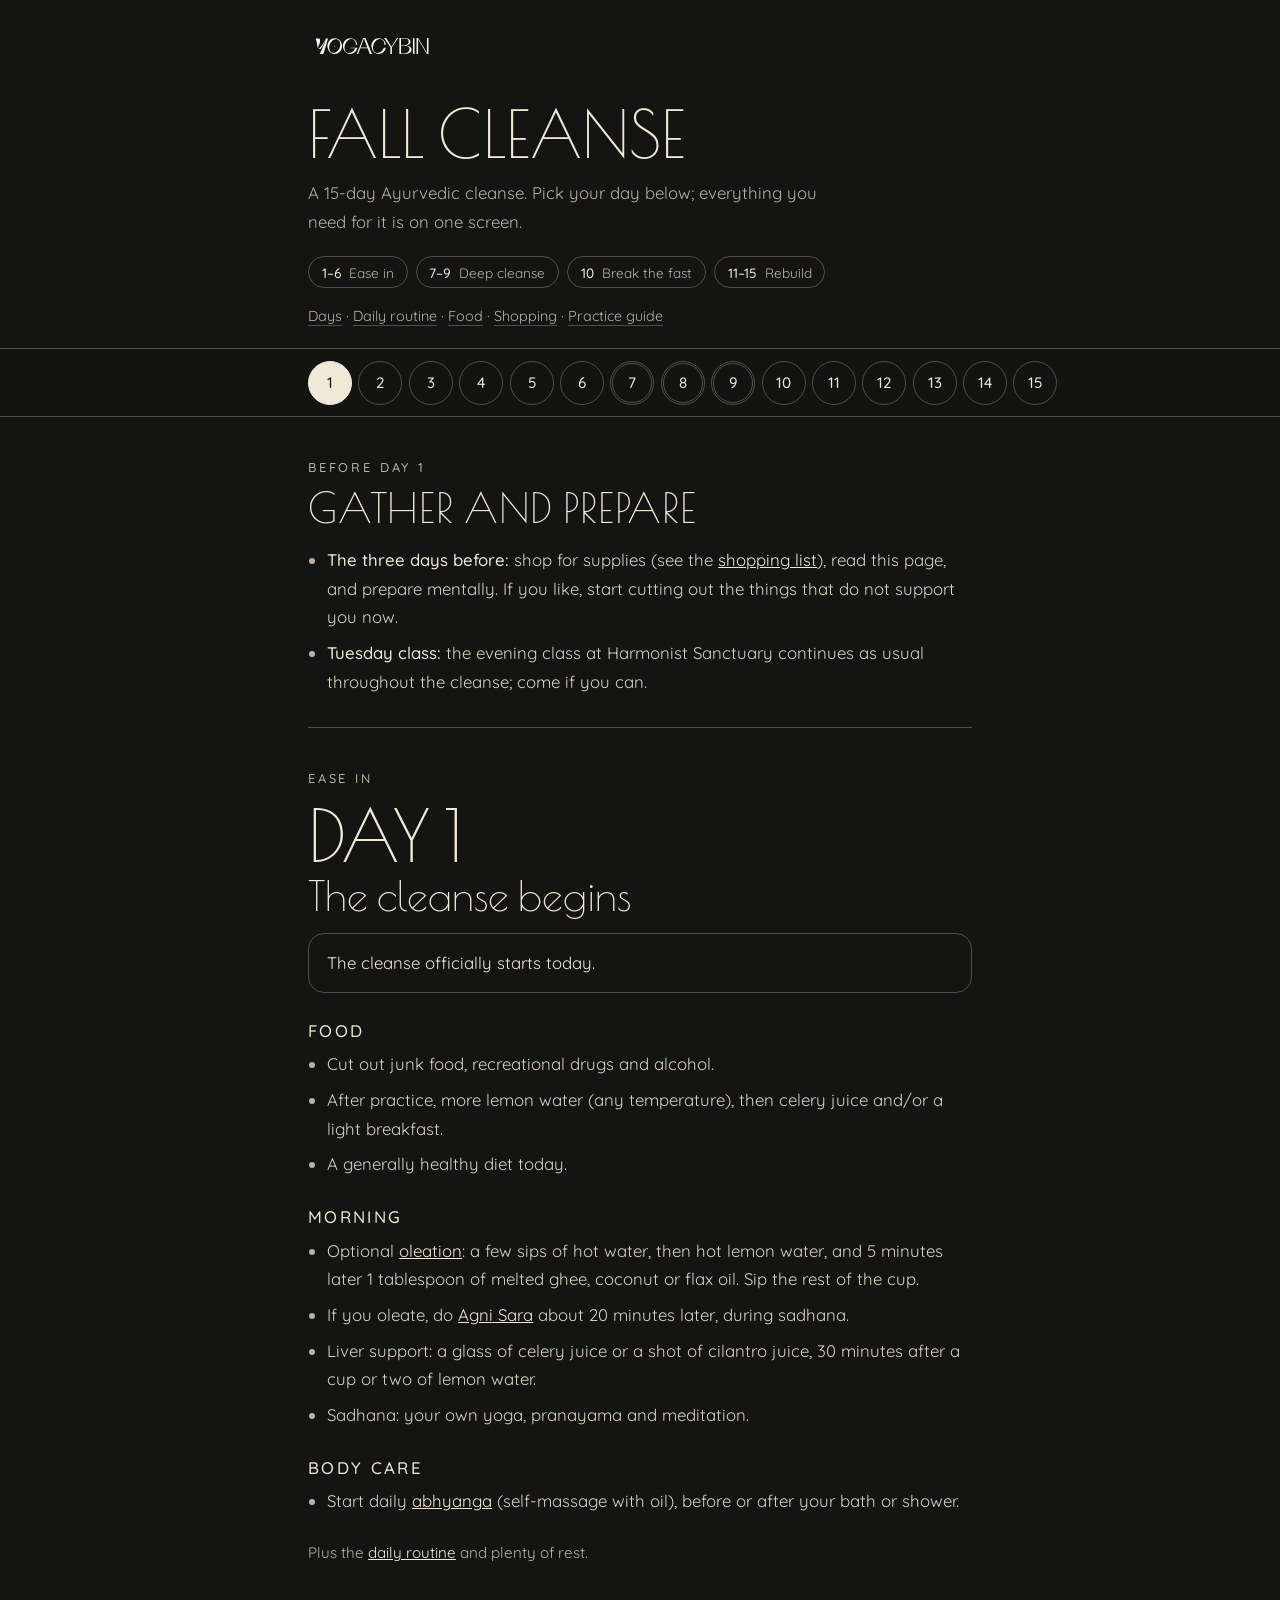
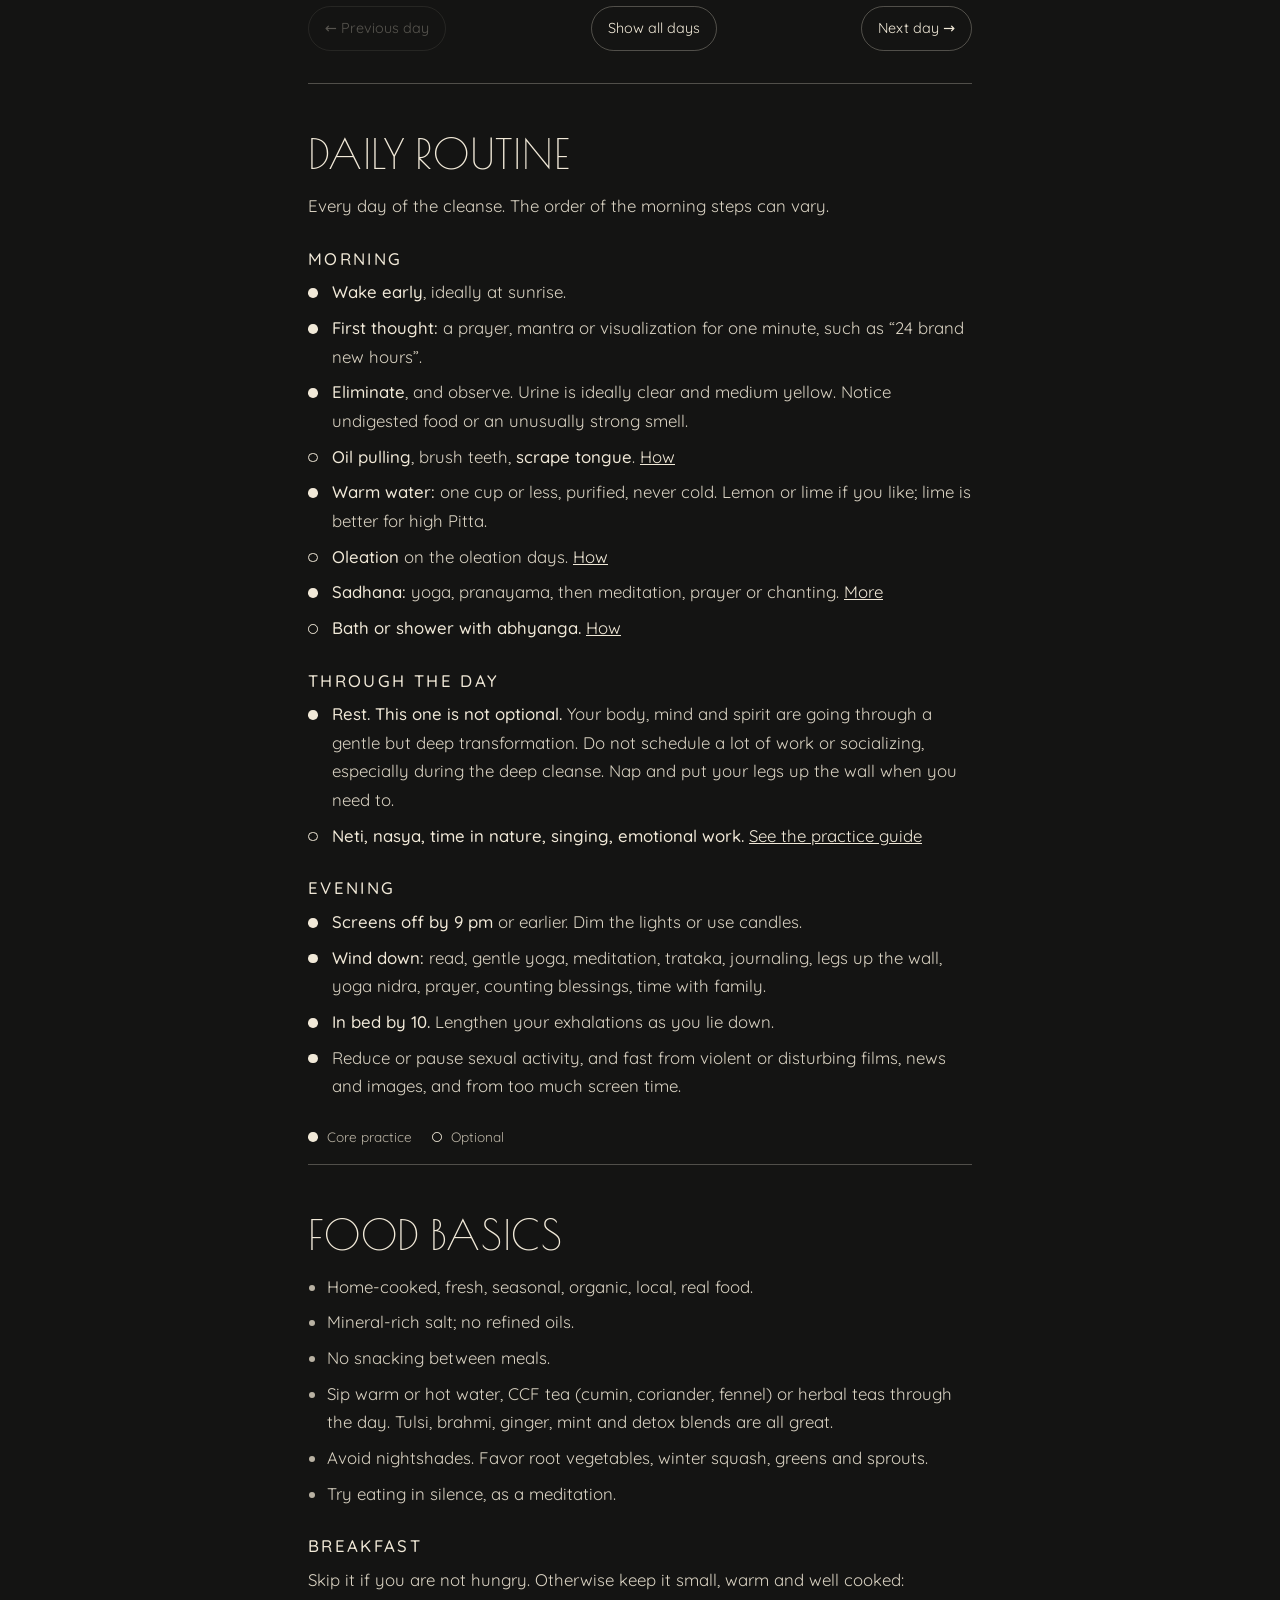
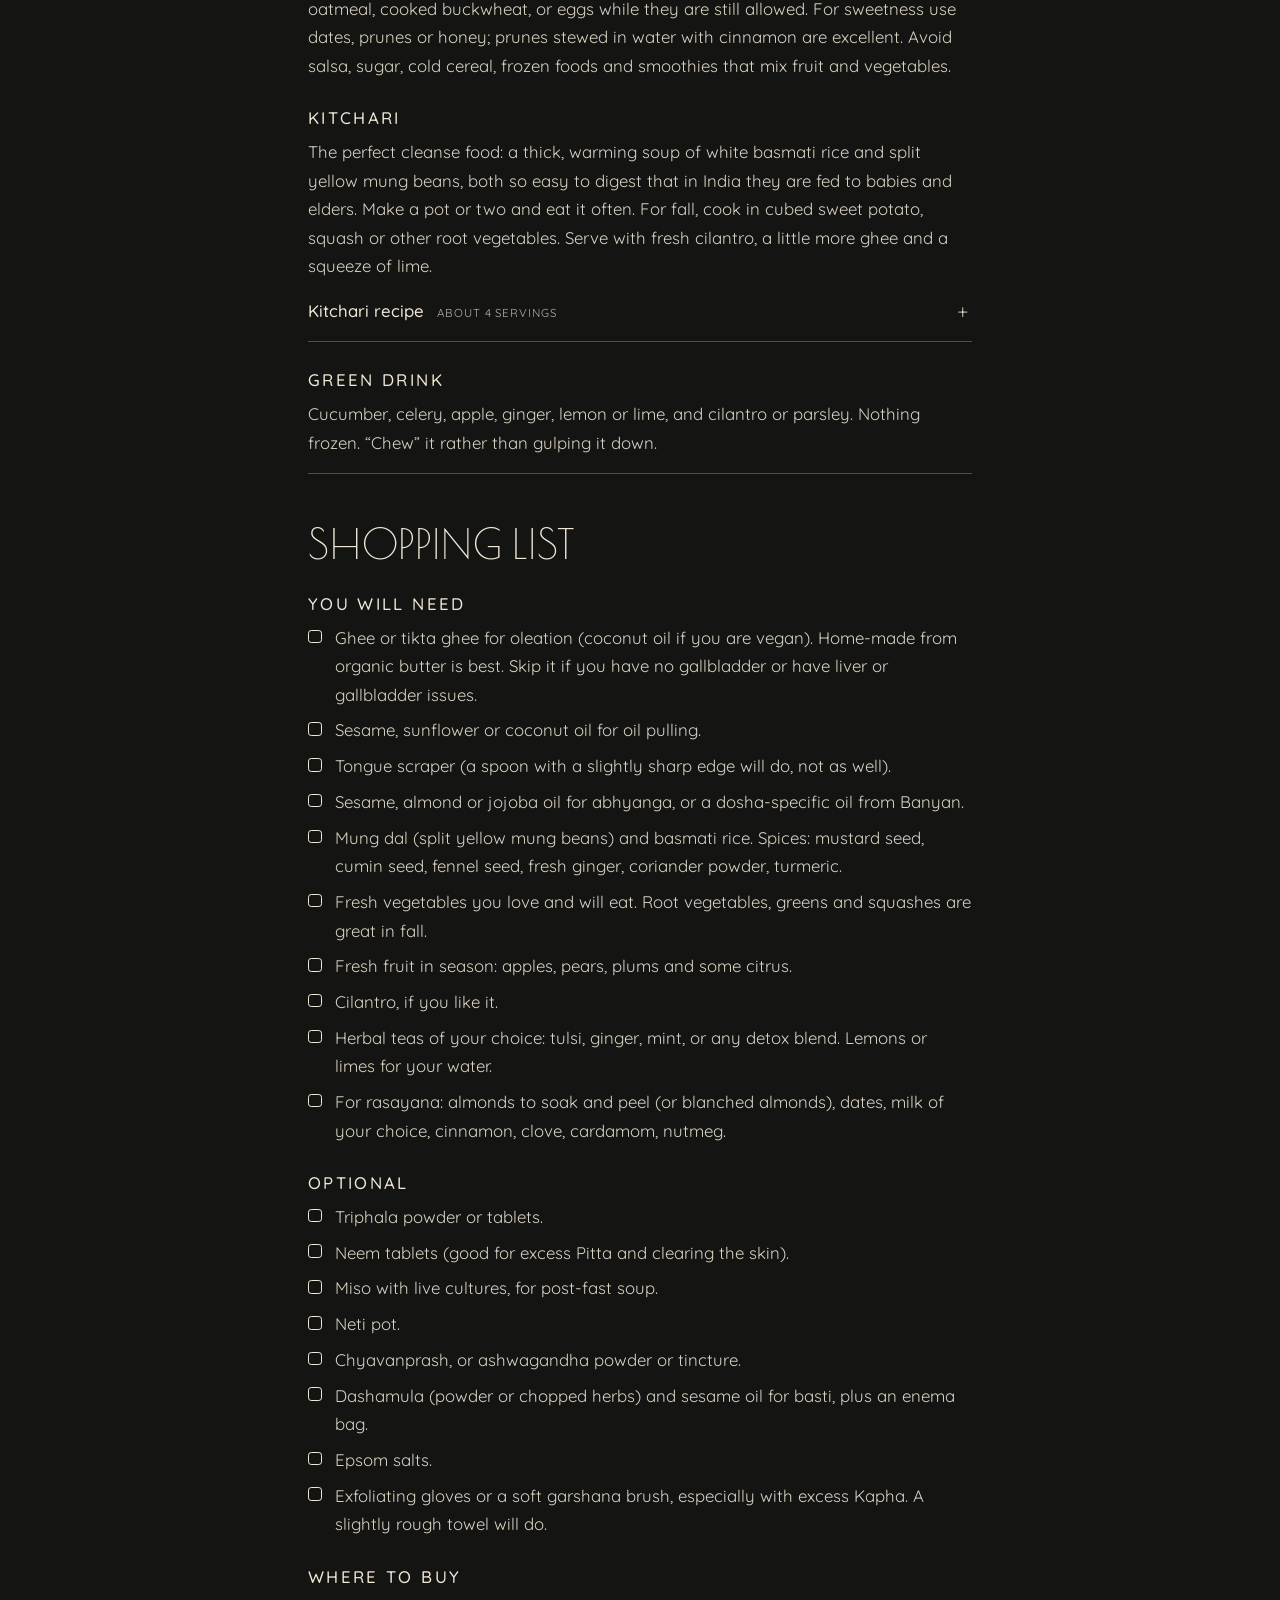
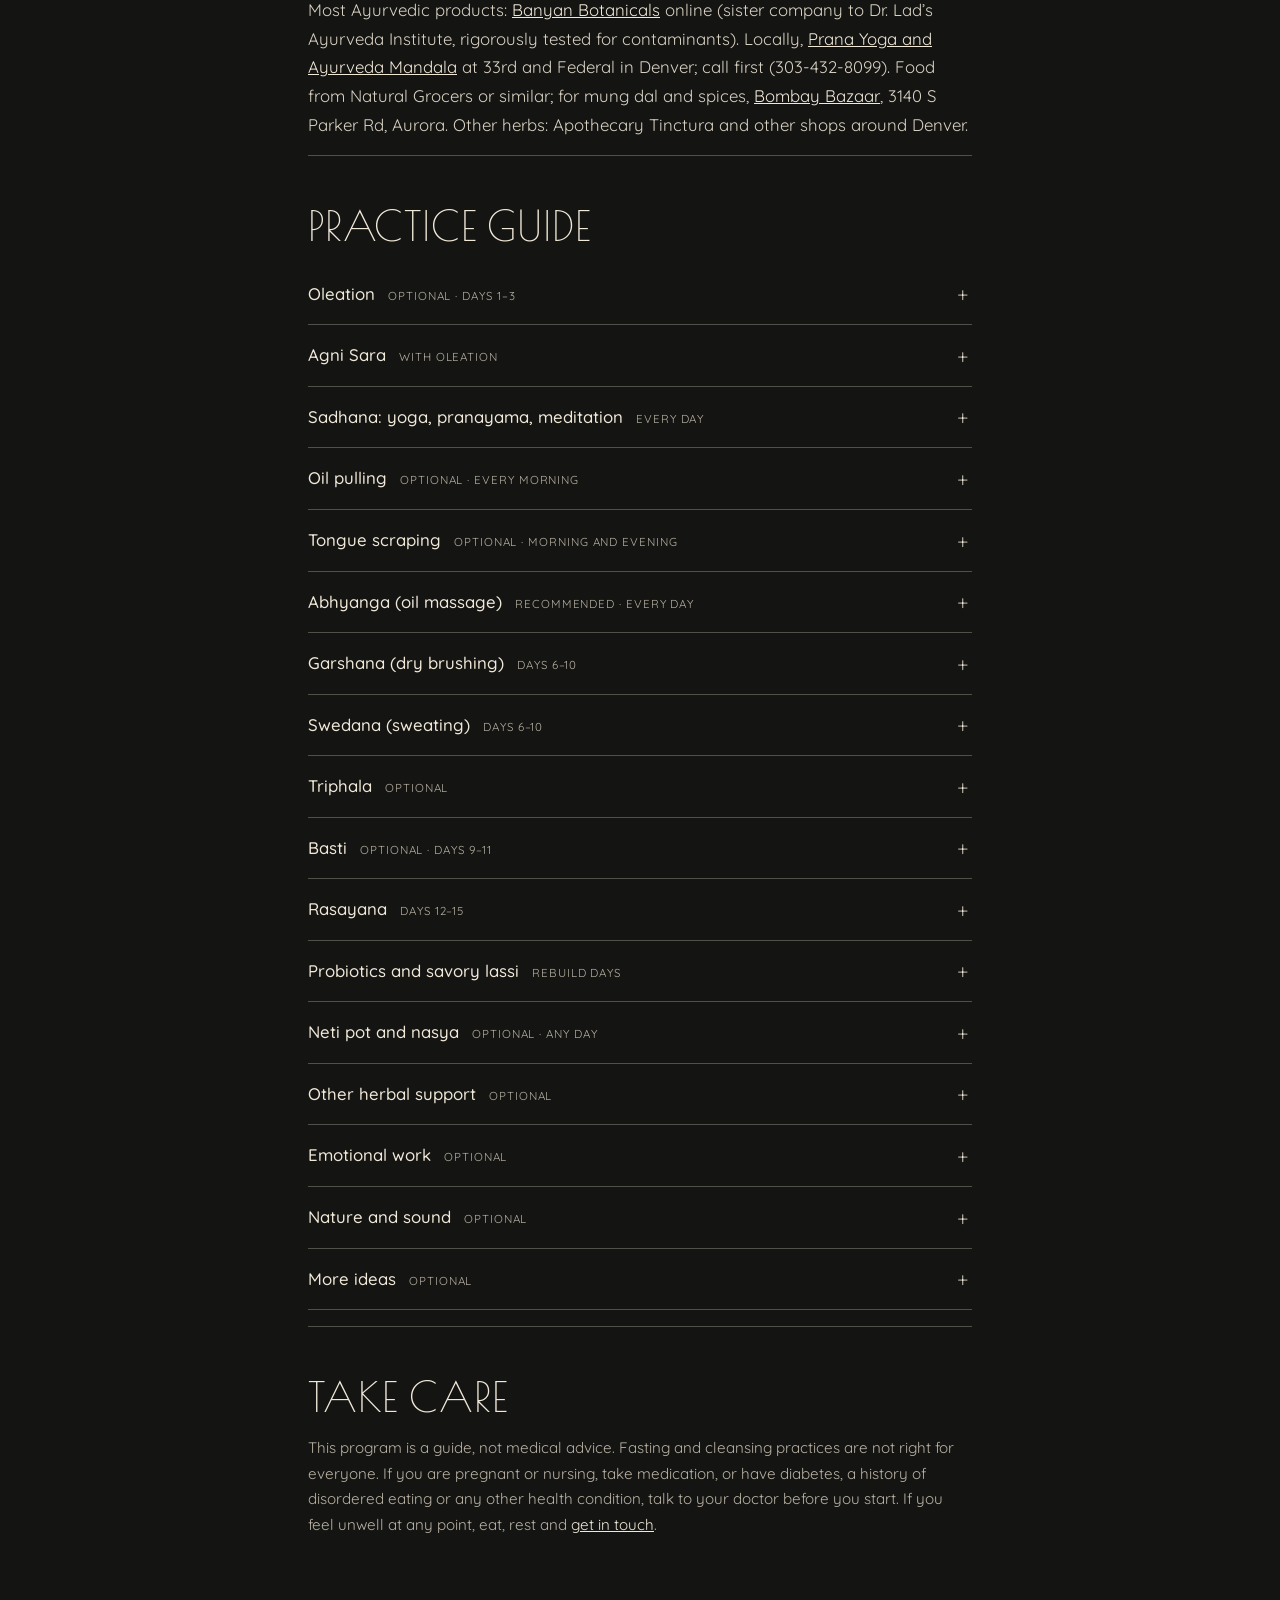
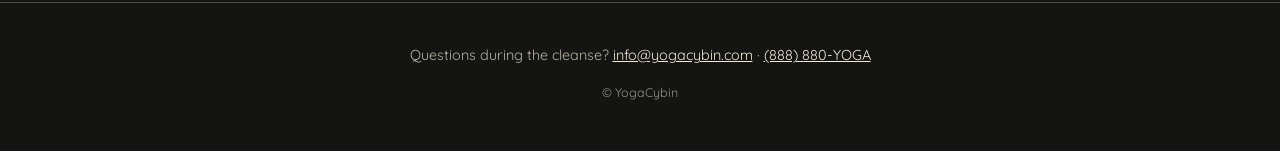
==== commit e5203eea: "Drop gatherings from cleanse pages; note class language Co-Authored-By: Claude Fable 5.1 <noreply@an" ====
--- a/fall-cleanse/index.html
+++ b/fall-cleanse/index.html
@@ -32,8 +32,8 @@
       <p class="phase">Before Day 1</p>
       <h2>Gather and prepare</h2>
       <ul>
-        <li><b>Gathering:</b> we meet to walk through the program together. Pasha will send the time and place.</li>
         <li><b>The three days before:</b> shop for supplies (see the <a href="#shopping">shopping list</a>), read this page, and prepare mentally. If you like, start cutting out the things that do not support you now.</li>
+        <li><b>Tuesday class:</b> the evening class at Harmonist Sanctuary continues as usual throughout the cleanse; come if you can.</li>
       </ul>
     </section>
 
@@ -76,7 +76,7 @@
 <article class="day" id="day-5" data-day="5">
   <p class="phase">Ease in</p>
   <h2><span>Day 5</span> Restorative evening</h2>
-  <p class="daynote">Optional restorative yoga class this evening. Pasha will send the details. Afterwards go home and straight to bed.</p>
+  <p class="daynote">An early night tonight: straight to bed after dinner (or instead of it).</p>
   <section><h3>Food</h3><ul><li>Start the day with 16 oz of lemon water. Skip breakfast if you can, or keep it light; 16 oz of celery juice is excellent, 30 minutes after the water.</li><li>Lunch: vegetable soup with rice, quinoa, millet or barley (not wheat), or <a href="#kitchari">kitchari</a>.</li></ul></section>
   <section><h3>Morning</h3><ul><li>Liver support: a glass of celery juice or a shot of cilantro juice, 30 minutes after a cup or two of lemon water.</li><li>Sadhana: your own yoga, pranayama and meditation.</li></ul></section>
   <section><h3>Body care</h3><ul><li>Light <a href="#abhyanga">abhyanga</a>.</li></ul></section>
@@ -167,9 +167,9 @@
 <article class="day" id="day-15" data-day="15">
   <p class="phase">Rebuild</p>
   <h2><span>Day 15</span> You made it</h2>
-  <p class="daynote">You made it! We gather and share today. Keep your diet and lifestyle this clean for as long as you can.</p>
+  <p class="daynote">You made it! Celebrate, and keep your diet and lifestyle this clean for as long as you can.</p>
   <section><h3>Food</h3><ul><li>Same as yesterday.</li><li>Probiotic.</li></ul></section>
-  <section><h3>Morning</h3><ul><li>Sadhana: your own practice, then gather and share.</li></ul></section>
+  <section><h3>Morning</h3><ul><li>Sadhana: your own yoga, pranayama and meditation.</li></ul></section>
   <section><h3>Body care</h3><ul><li>Light <a href="#abhyanga">abhyanga</a>.</li></ul></section>
   <section><h3>Evening</h3><ul><li><a href="#rasayana">Rasayana</a> 1–2 hours before bed: an ojas-building shake, golden milk or chyavanprash. Keep taking it for another two weeks.</li></ul></section>
   <p class="jump">Plus the <a href="#routine">daily routine</a> and plenty of rest.</p>
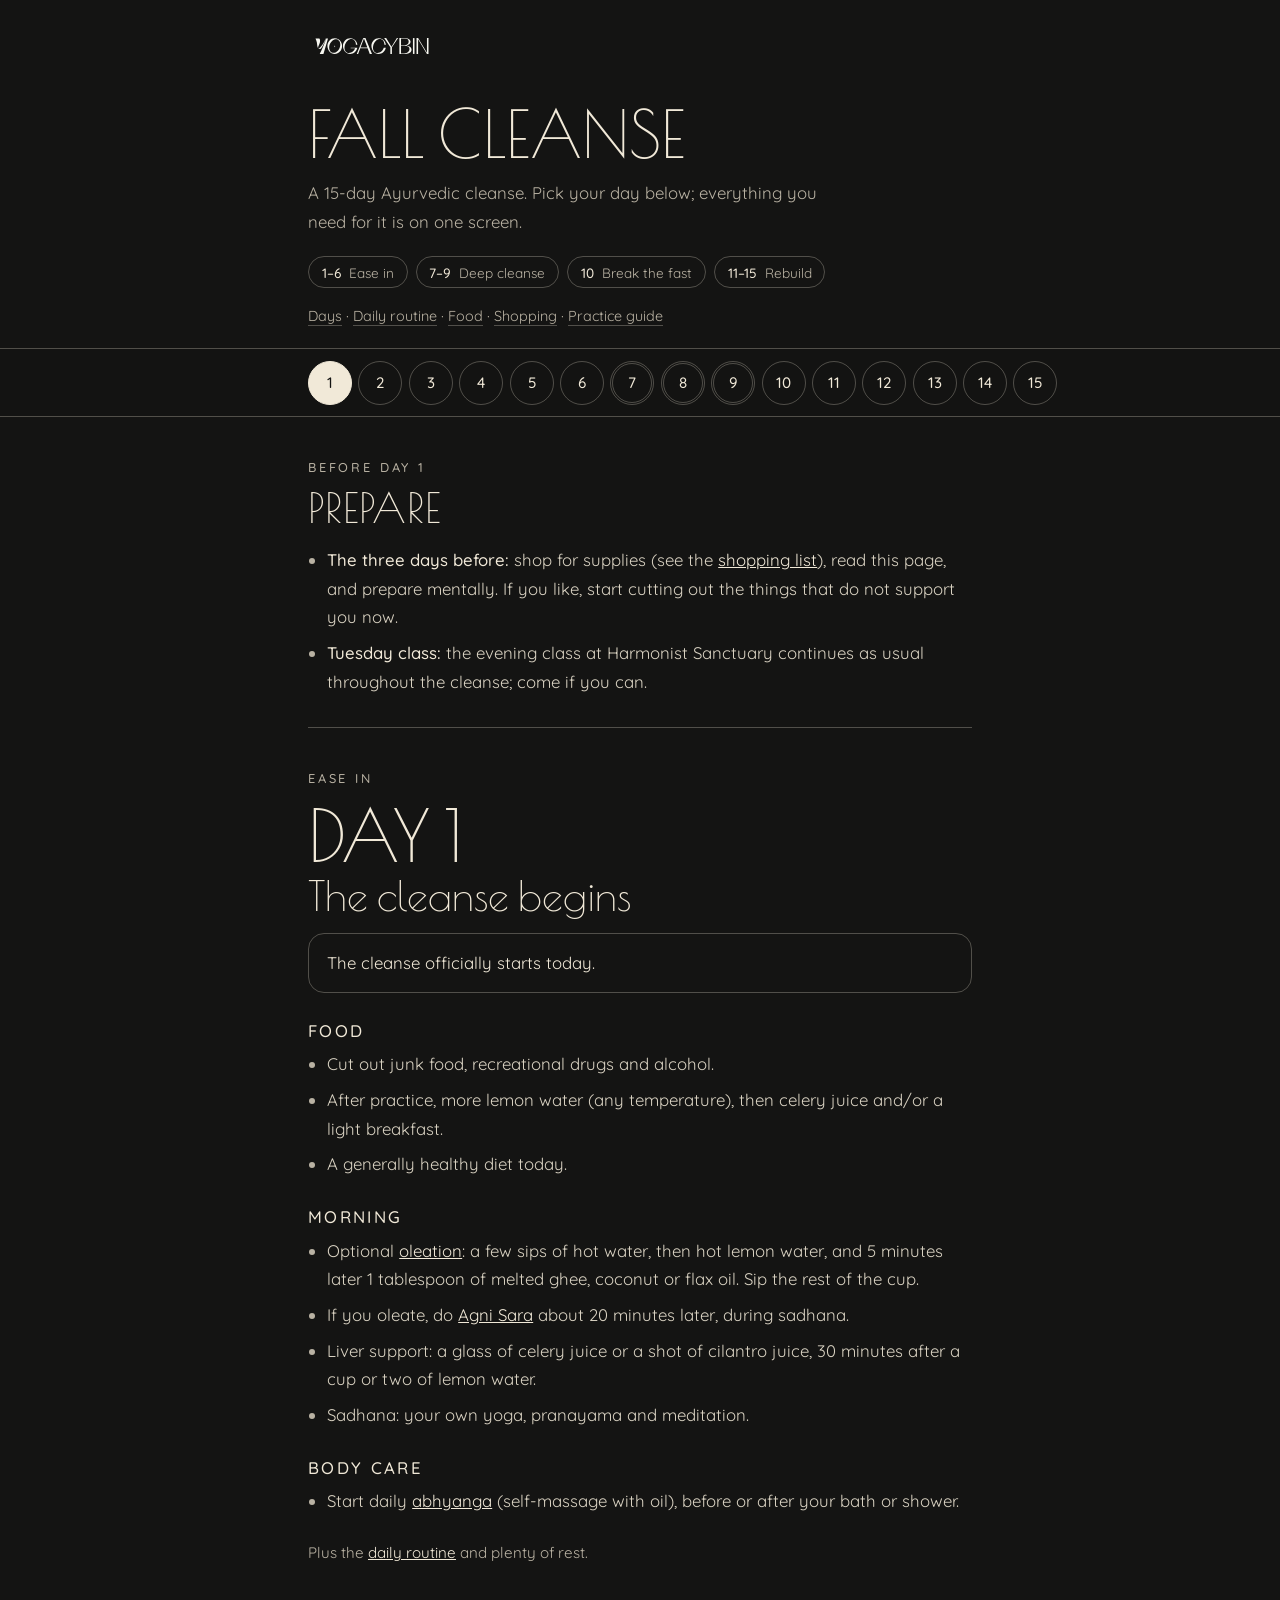
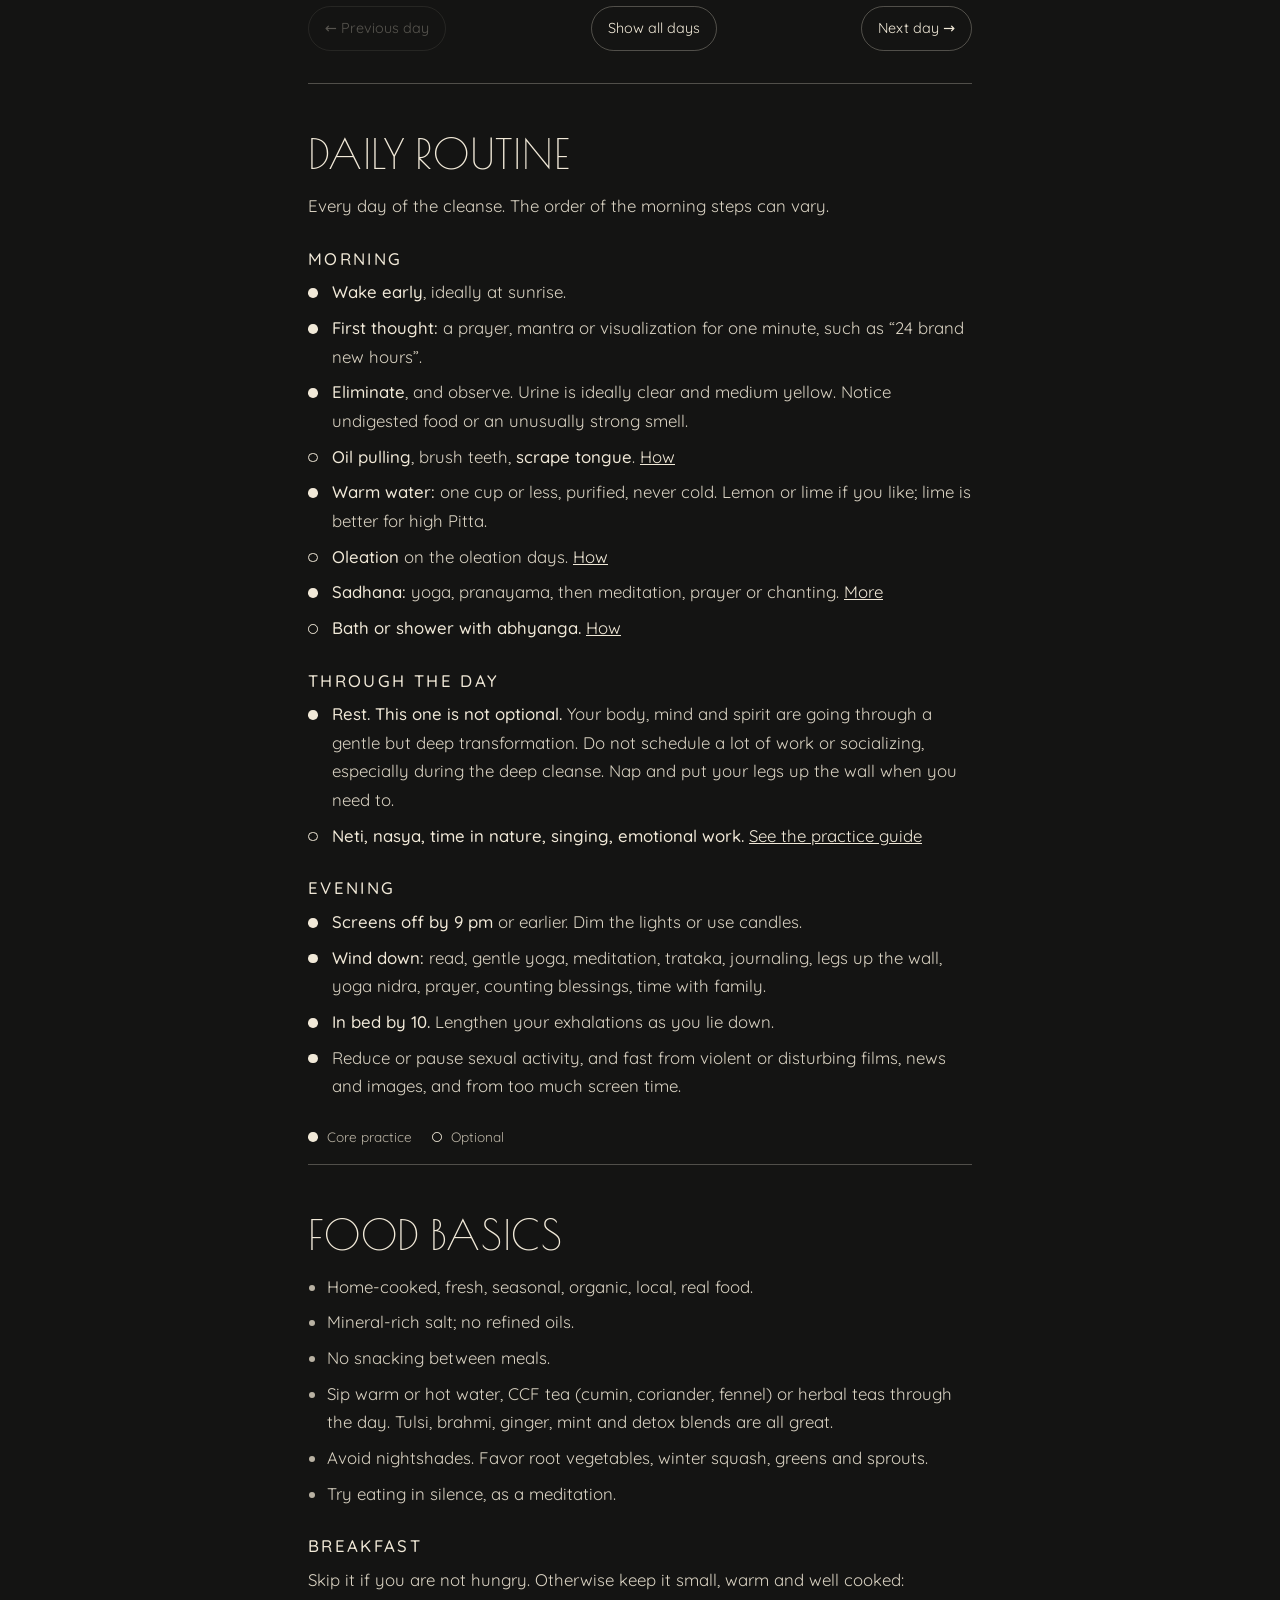
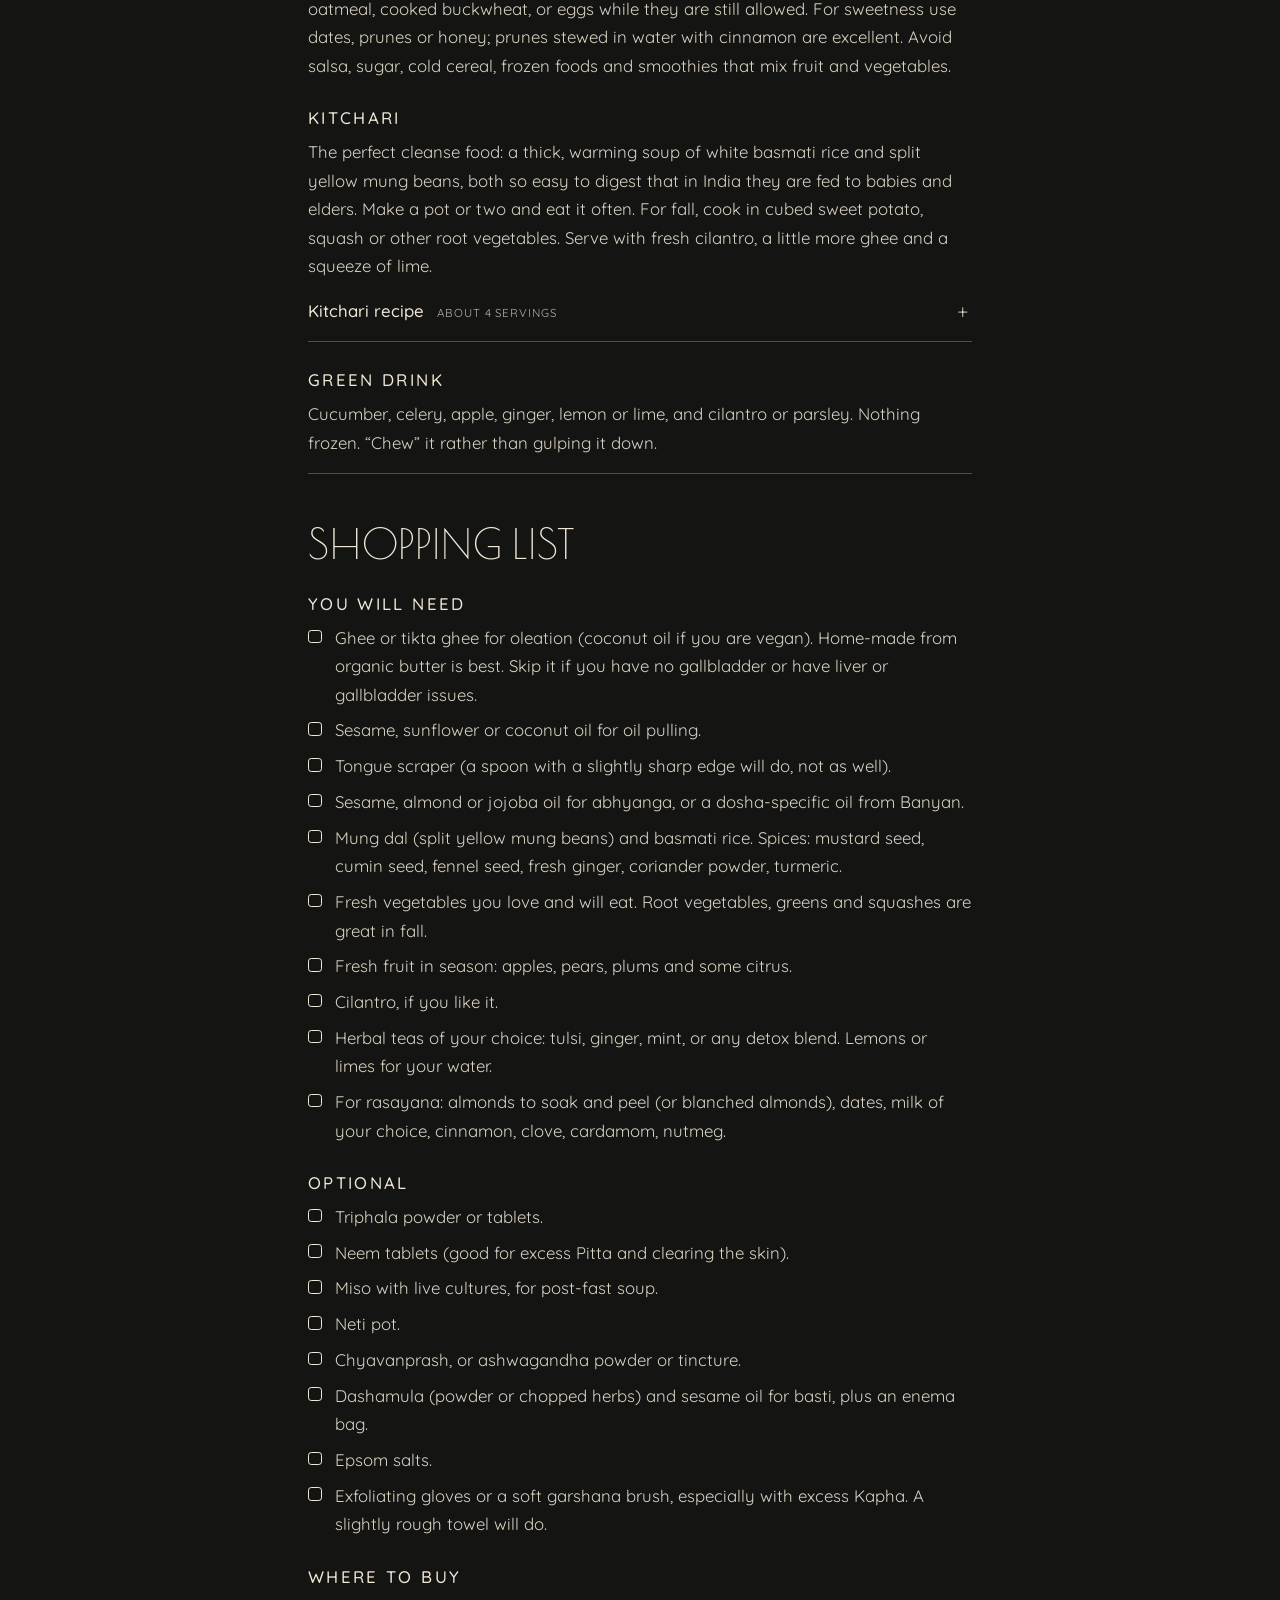
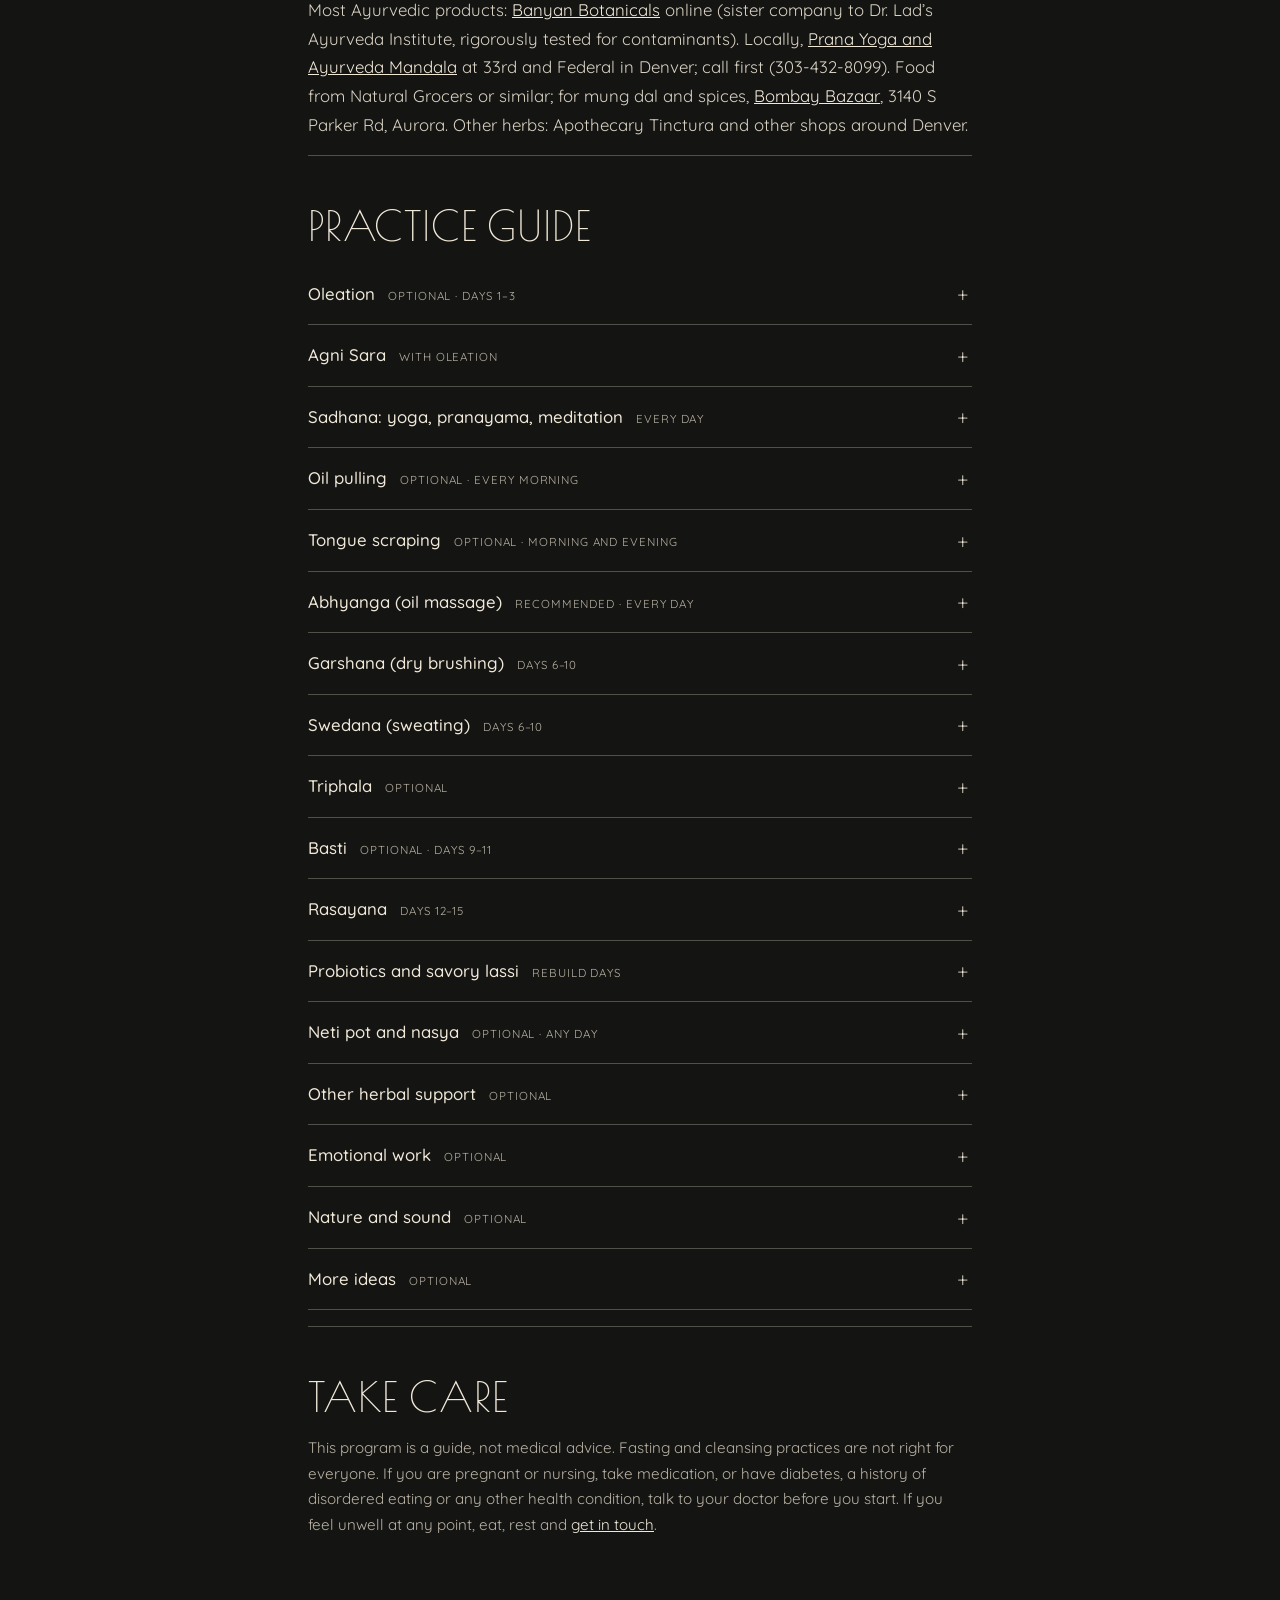
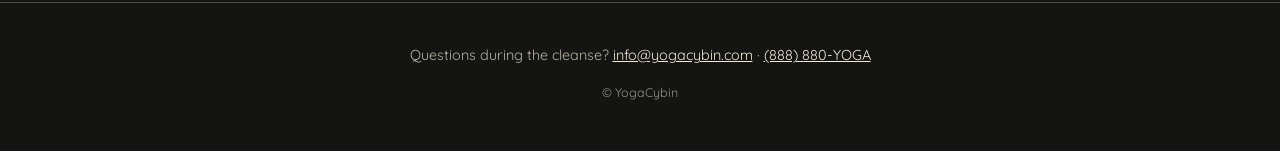
==== commit b161b926: "Rename fall headings Co-Authored-By: Claude Fable 5.1 <noreply@anthropic.com>" ====
--- a/fall-cleanse/index.html
+++ b/fall-cleanse/index.html
@@ -30,7 +30,7 @@
   <main>
     <section class="before" id="before">
       <p class="phase">Before Day 1</p>
-      <h2>Gather and prepare</h2>
+      <h2>Prepare</h2>
       <ul>
         <li><b>The three days before:</b> shop for supplies (see the <a href="#shopping">shopping list</a>), read this page, and prepare mentally. If you like, start cutting out the things that do not support you now.</li>
         <li><b>Tuesday class:</b> the evening class at Harmonist Sanctuary continues as usual throughout the cleanse; come if you can.</li>
@@ -75,7 +75,7 @@
 </article>
 <article class="day" id="day-5" data-day="5">
   <p class="phase">Ease in</p>
-  <h2><span>Day 5</span> Restorative evening</h2>
+  <h2><span>Day 5</span> Early night</h2>
   <p class="daynote">An early night tonight: straight to bed after dinner (or instead of it).</p>
   <section><h3>Food</h3><ul><li>Start the day with 16 oz of lemon water. Skip breakfast if you can, or keep it light; 16 oz of celery juice is excellent, 30 minutes after the water.</li><li>Lunch: vegetable soup with rice, quinoa, millet or barley (not wheat), or <a href="#kitchari">kitchari</a>.</li></ul></section>
   <section><h3>Morning</h3><ul><li>Liver support: a glass of celery juice or a shot of cilantro juice, 30 minutes after a cup or two of lemon water.</li><li>Sadhana: your own yoga, pranayama and meditation.</li></ul></section>
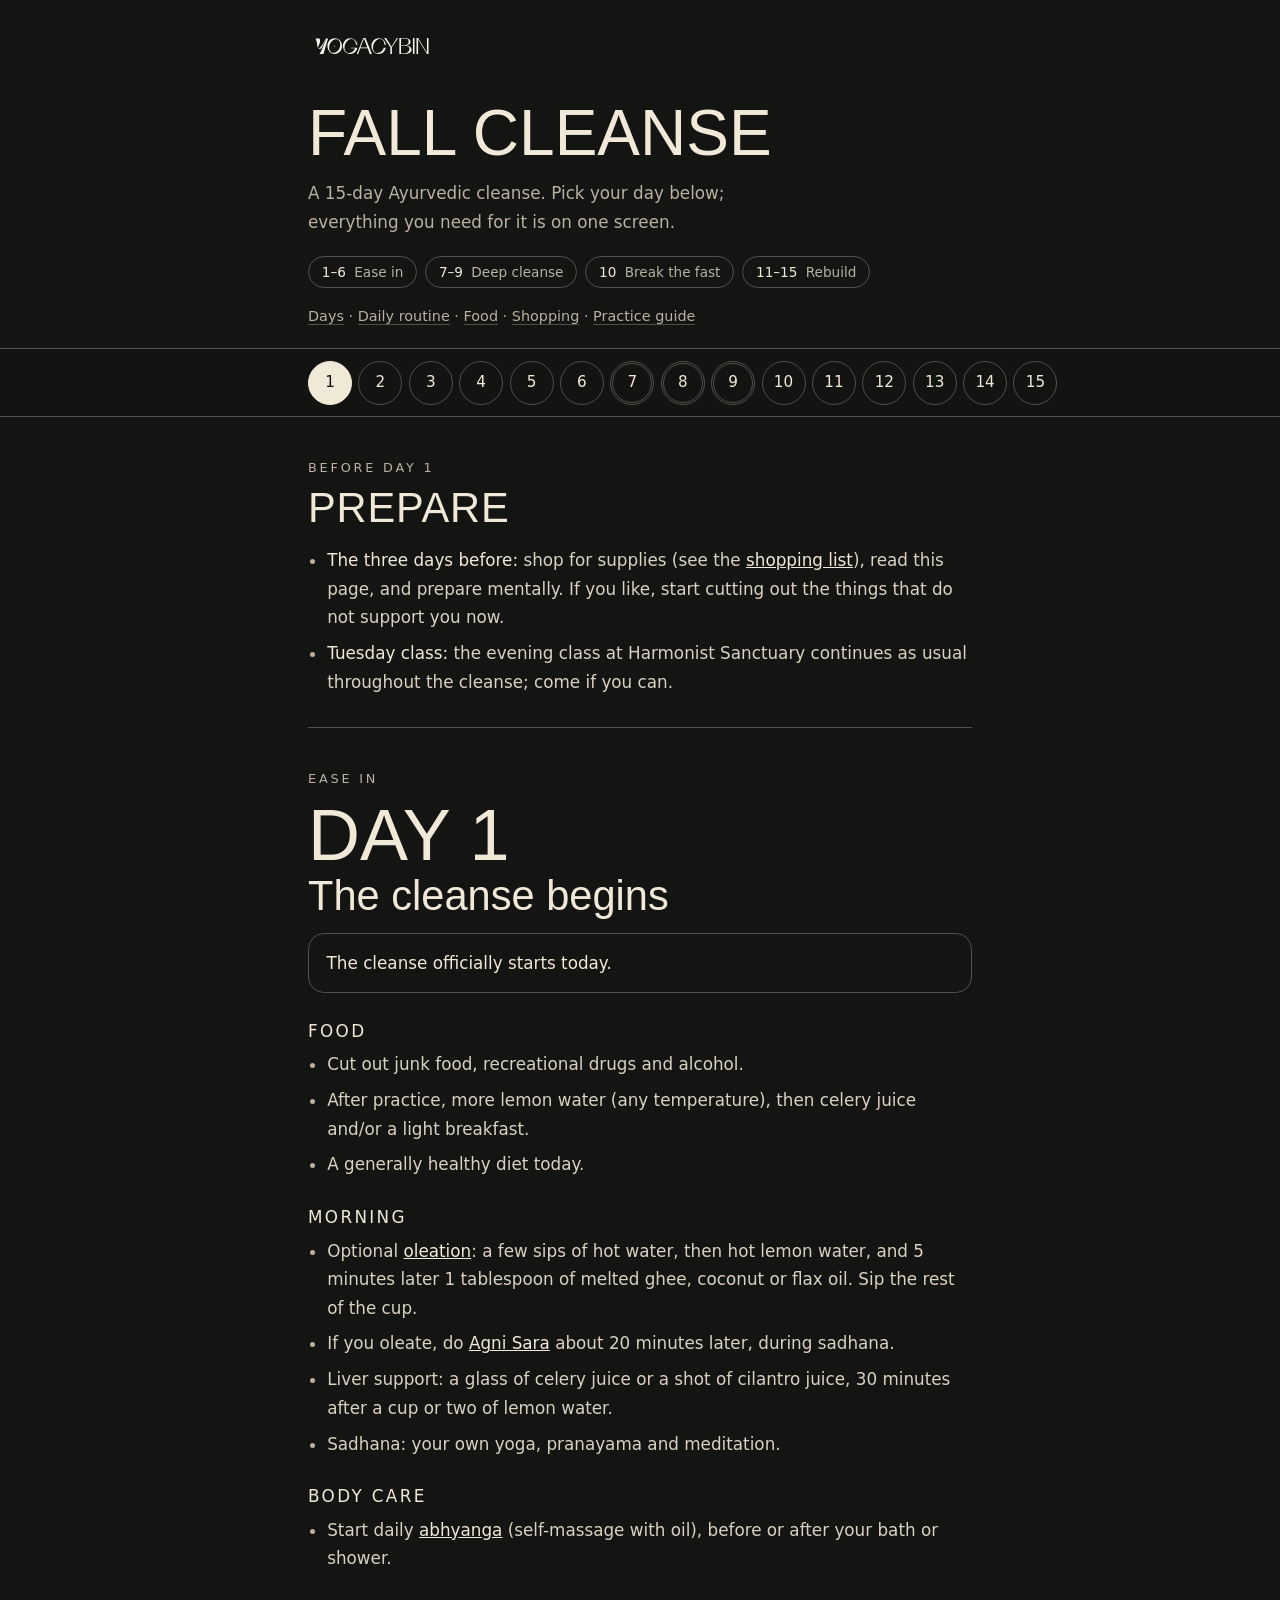
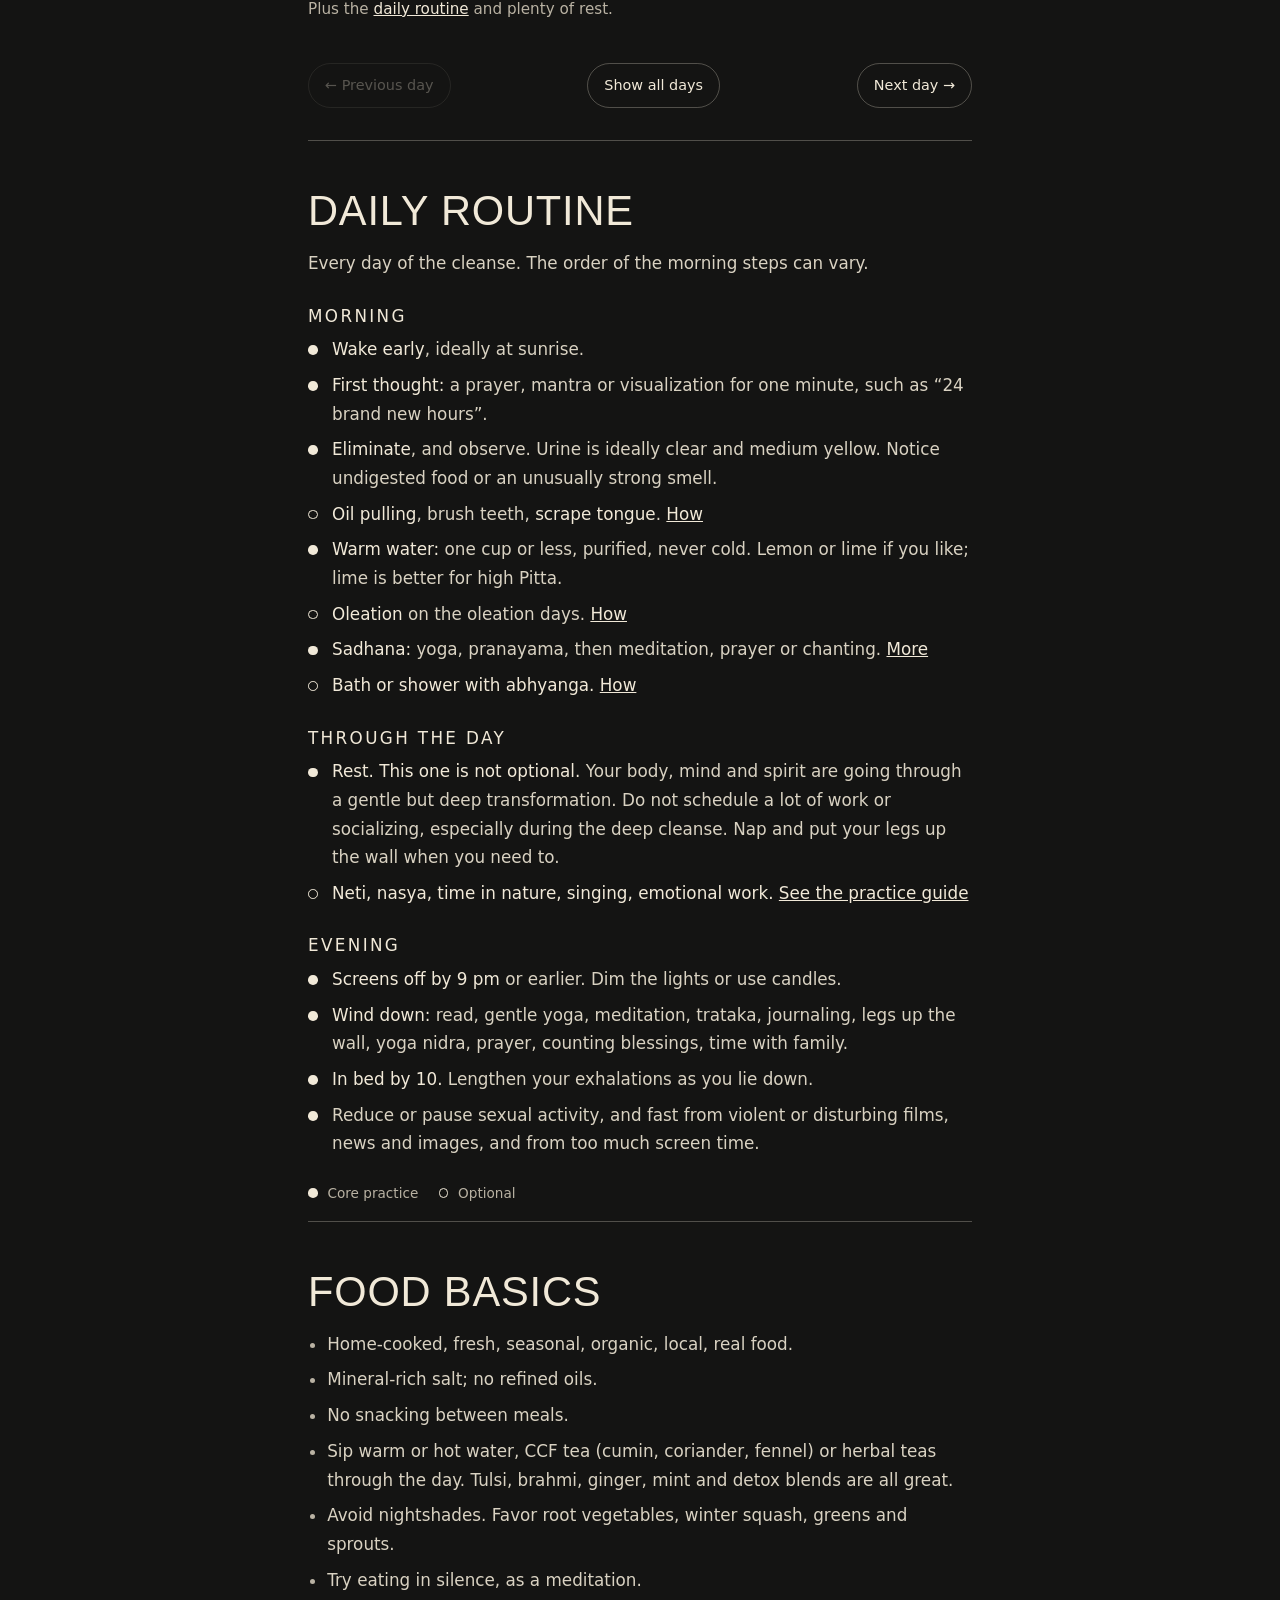
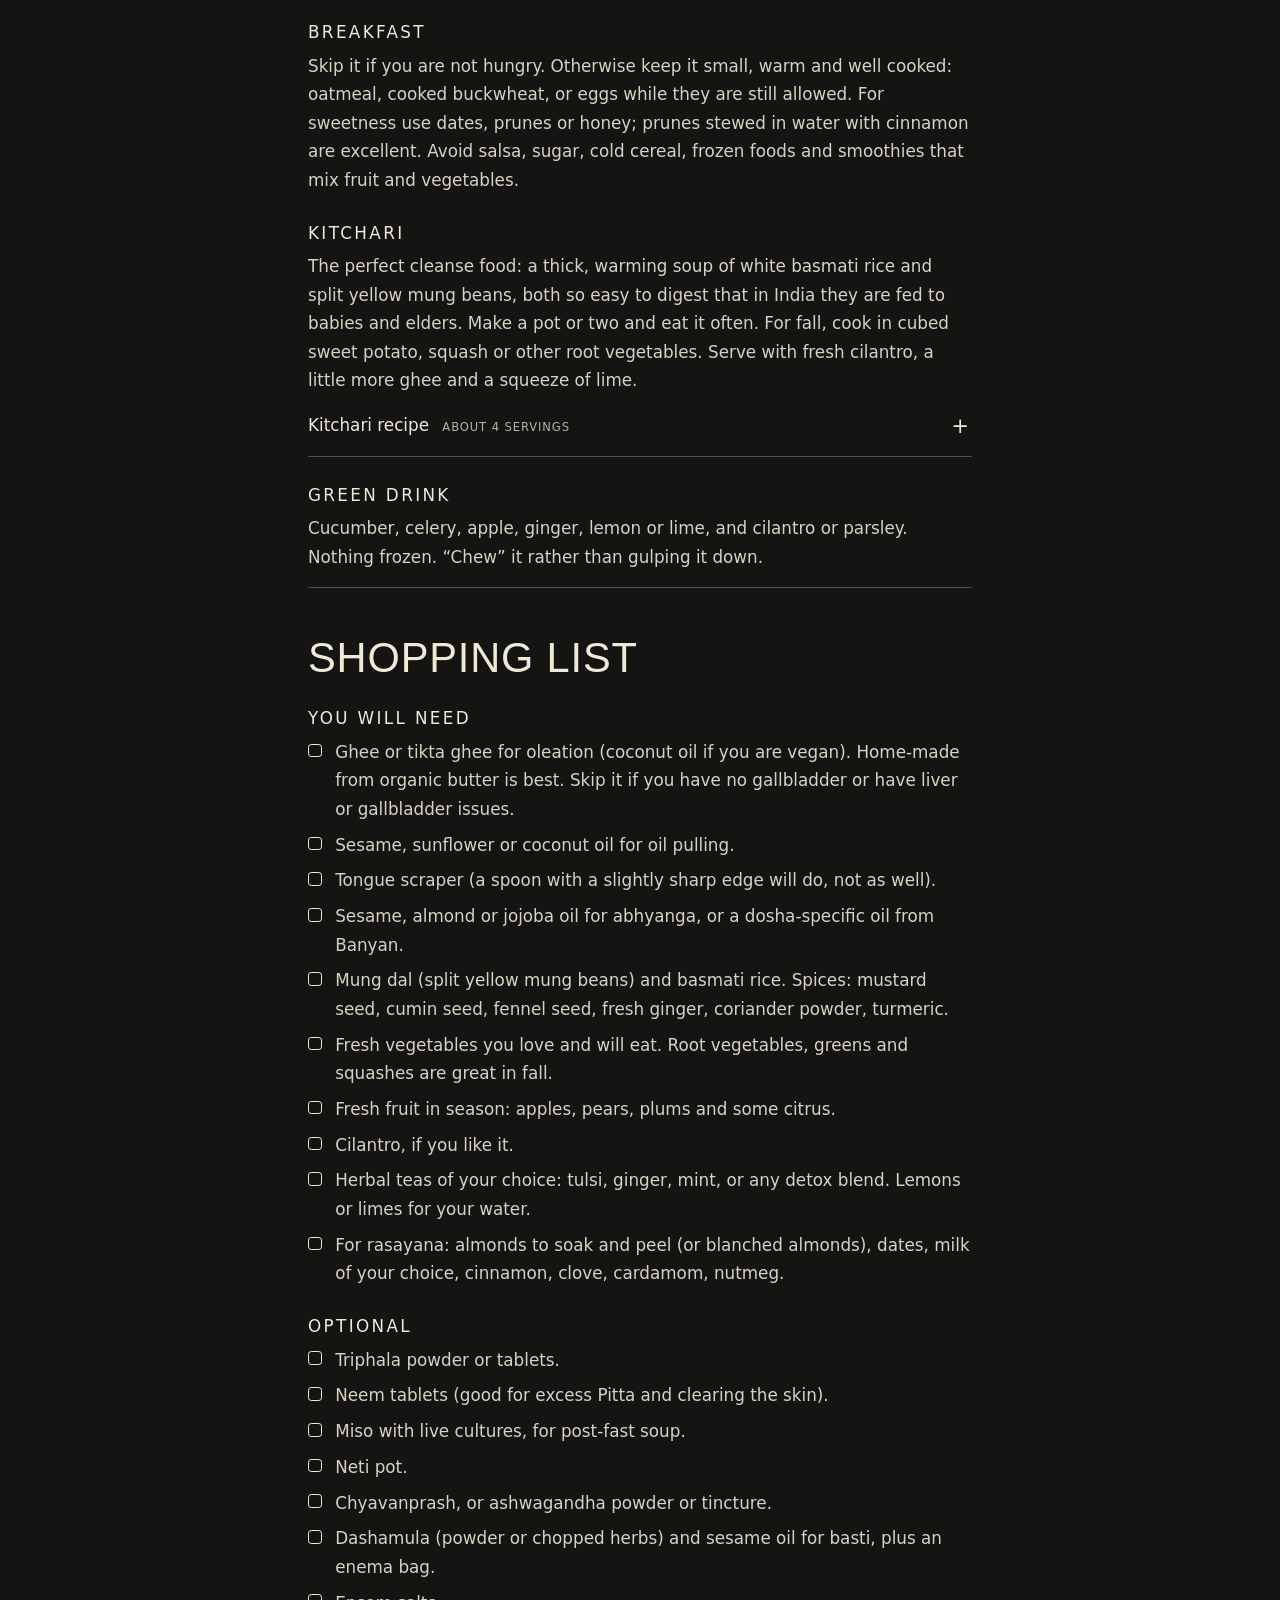
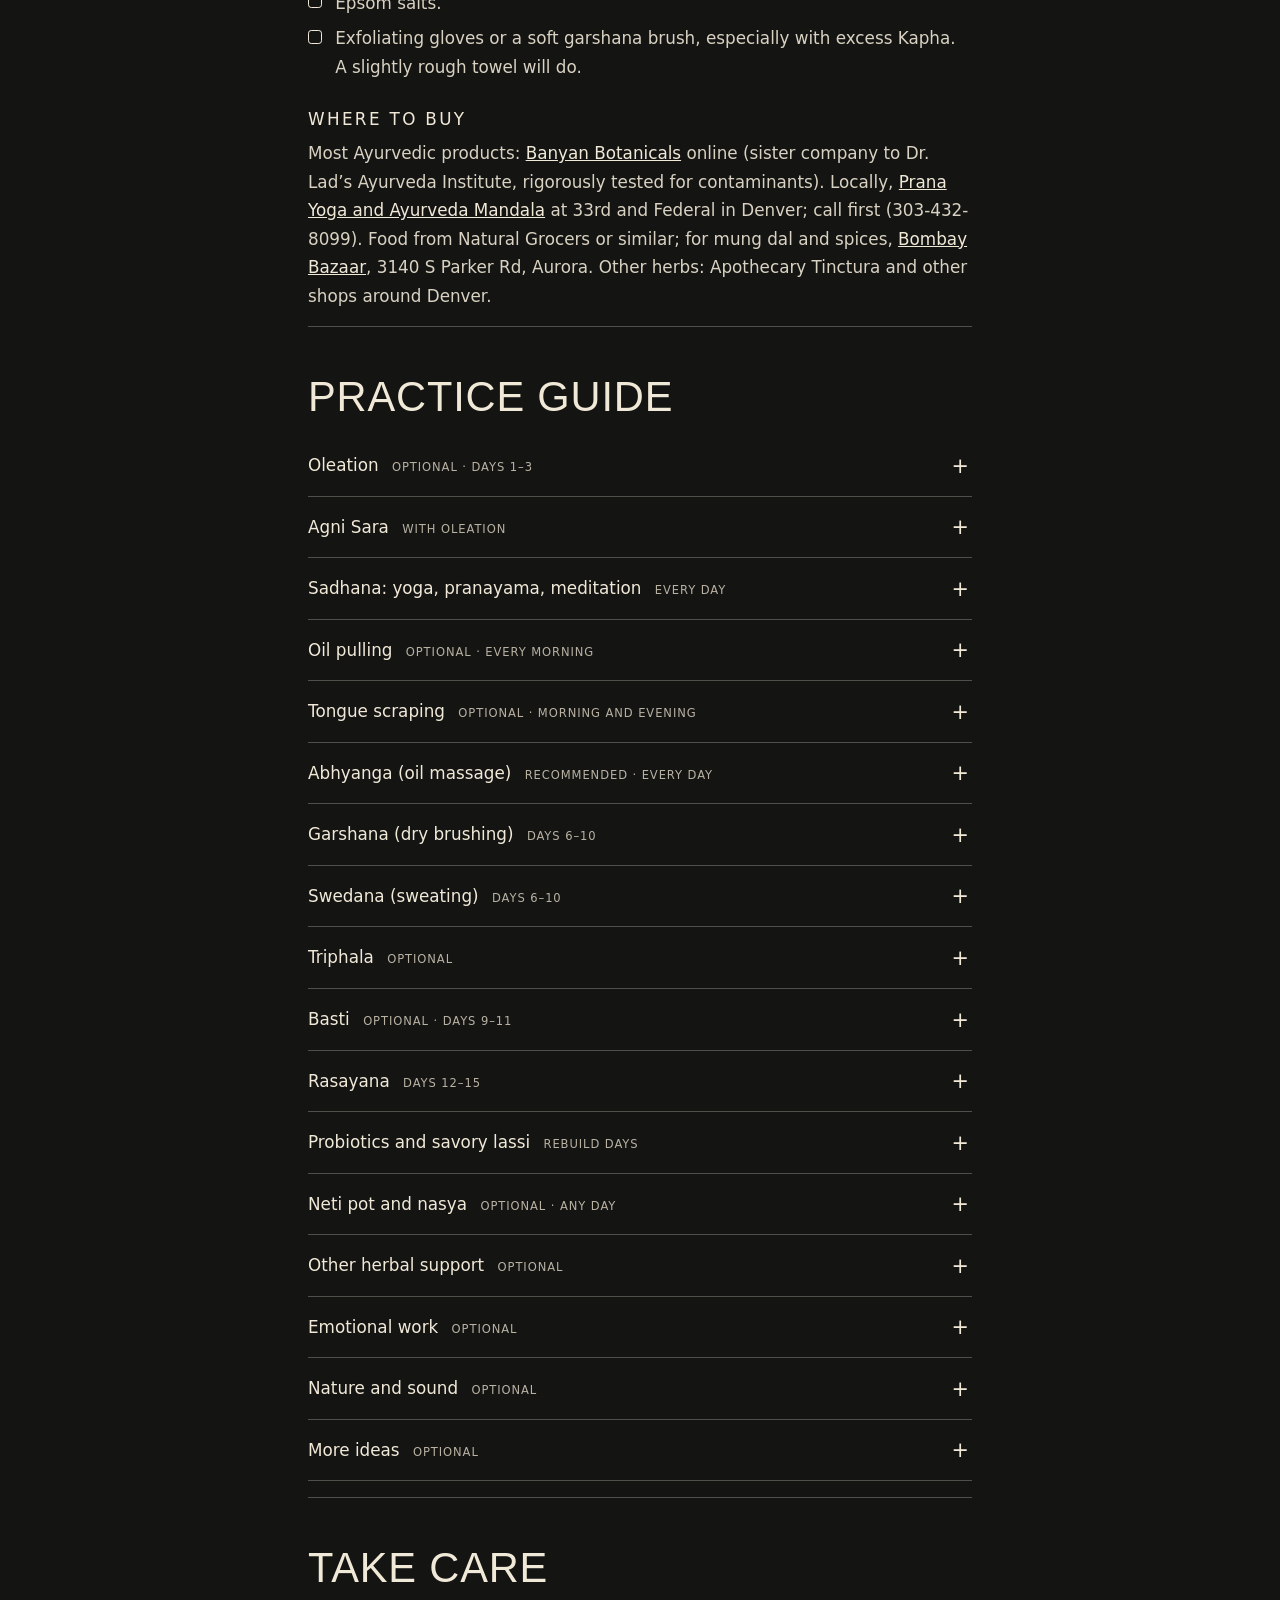
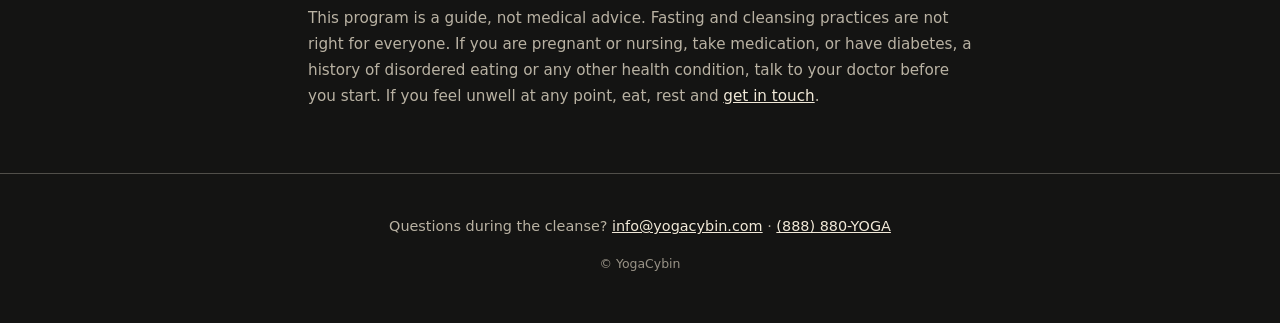
==== commit 864b66f0: "Security hardening: CSP on all pages, HTTPS links, fix two dead links Co-Authored-By: Claude Fable 5" ====
--- a/fall-cleanse/index.html
+++ b/fall-cleanse/index.html
@@ -6,6 +6,7 @@
   <title>Fall Cleanse — YogaCybin</title>
   <meta name="description" content="Day-by-day guide for participants of the YogaCybin Fall Cleanse.">
   <meta name="robots" content="noindex, nofollow">
+  <meta http-equiv="Content-Security-Policy" content="default-src 'self'; style-src 'self' https://fonts.googleapis.com; font-src https://fonts.gstatic.com; img-src 'self' data:; script-src 'self'; base-uri 'self'; form-action 'none'; frame-ancestors 'none'">
   <meta name="theme-color" content="#141413">
   <link rel="icon" href="../assets/favicon.png" type="image/png">
   <link rel="preconnect" href="https://fonts.googleapis.com">
@@ -226,7 +227,7 @@
       <p>The perfect cleanse food: a thick, warming soup of white basmati rice and split yellow mung beans, both so easy to digest that in India they are fed to babies and elders. Make a pot or two and eat it often. For fall, cook in cubed sweet potato, squash or other root vegetables. Serve with fresh cilantro, a little more ghee and a squeeze of lime.</p>
       <details id="kitchari-recipe"><summary>Kitchari recipe <span class="tag">About 4 servings</span></summary><div>
         <ol><li>Rinse 1 cup white basmati rice (or quinoa) and 1 cup split yellow mung beans (mung dal). Cook them together in 4–6 cups of water until they begin to soften. Add cubed vegetables now; add greens later, as they cook quickly.</li><li>In a small pot, melt 2 tablespoons of ghee and fry, in this order: 1–2 teaspoons diced fresh ginger, 1 teaspoon black or brown mustard seeds, 1–2 teaspoons cumin seeds, 1 teaspoon fennel seeds.</li><li>Turn off the heat and stir in 2 teaspoons coriander powder, 2 teaspoons turmeric, a small pinch of hing (asafoetida; skip if you have none) and a little freshly ground black pepper.</li><li>Add the spices to the pot and keep cooking on medium-low, adding water as needed, until the grains are almost indistinguishable. The right consistency is like slightly thin oatmeal.</li><li>Salt to taste at the end. Add more of any of the spices, or dry ginger, if you like it spicier.</li></ol>
-        <p>If you would rather watch: <a href="http://www.youtube.com/watch?v=JLJN6ENjGbc" target="_blank" rel="noopener">a kitchari video</a>, and <a href="https://www.banyanbotanicals.com/info/ayurvedic-living/living-ayurveda/diet/how-to-make-kitchari/" target="_blank" rel="noopener">Banyan’s extensive guide</a>.</p>
+        <p>If you would rather watch: <a href="https://www.youtube.com/watch?v=JLJN6ENjGbc" target="_blank" rel="noopener">a kitchari video</a>, and <a href="https://www.banyanbotanicals.com/info/ayurvedic-living/living-ayurveda/diet/how-to-make-kitchari/" target="_blank" rel="noopener">Banyan’s extensive guide</a>.</p>
       </div></details>
       <h3 id="green-drink">Green drink</h3>
       <p>Cucumber, celery, apple, ginger, lemon or lime, and cilantro or parsley. Nothing frozen. “Chew” it rather than gulping it down.</p>
@@ -249,18 +250,18 @@
       <details id="sadhana"><summary>Sadhana: yoga, pranayama, meditation <span class="tag">Every day</span></summary><div><p>Your spiritual practice, every day of the cleanse. Choose your own yoga, breathwork and meditation, prayer or chanting. If Ayurvedic yoga is new to you, read <a href="https://www.banyanbotanicals.com/info/ayurvedic-living/living-ayurveda/yoga/" target="_blank" rel="noopener">this introduction</a> or <a href="mailto:info@yogacybin.com?subject=Cleanse">ask Pasha</a> for guidance.</p></div></details>
       <details id="oil-pulling"><summary>Oil pulling <span class="tag">Optional · Every morning</span></summary><div><p>A time-tested Ayurvedic practice that draws microbes out through the soft tissues of the mouth. It supports the gums and teeth, and its effects build up over 4–6 weeks of daily practice.</p><ol><li>In the morning, take a little less than 1 tablespoon of organic, cold-pressed oil into your mouth. Coconut, sesame or sunflower oil are all good; avoid cheap commercial corn, soy or “vegetable” oils.</li><li>Swish with some vigour for 5–10 minutes: pull it between the teeth and around the cheeks and gums. Make the bed, feed the cat or stretch while you swish. The oil turns thin, foamy and whitish.</li><li><b>Do not swallow.</b> Spit it out and rinse your mouth with warm water. Then scrape your tongue, and brush and floss as usual.</li><li>Run hot water down the drain for a minute afterwards so the oil does not clog the pipes.</li></ol><p>You can repeat it at night if you wish.</p></div></details>
       <details id="tongue"><summary>Tongue scraping <span class="tag">Optional · Morning and evening</span></summary><div><p>Look at your tongue in the morning before oil pulling or brushing. A whitish, foul-smelling coating is ama from incomplete digestion, often simply from eating late the night before. A yellowish tone points to raised Pitta, greyish to raised Vata; scalloped edges from the teeth show incomplete digestion in the small intestine.</p><p>That coating is full of bacteria and the main cause of bad breath. Scraping it off daily cleans the mouth, gently stimulates the organs reflected on the tongue, and lets you taste your food properly, so you crave less sweet and salt.</p><ol><li>After brushing and oil pulling, stand over the sink. Press the edge of the scraper moderately into the back of the tongue and pull it to the tip in one long, smooth stroke.</li><li>Repeat 3–6 times, moving slightly to each side so you cover the whole surface. Do not scrape so hard that you hurt the taste buds.</li><li>A slight gag reflex at first is normal, and it can help bring up mucus from the back of the throat.</li><li>Rinse the scraper with hot water and let it air dry. Clean it with alcohol or hydrogen peroxide now and then. Stainless steel is the most hygienic.</li></ol><p>No scraper? A spoon with a slightly sharp edge will do, though not as well. A toothbrush is not effective on the tongue.</p></div></details>
-      <details id="abhyanga"><summary>Abhyanga (oil massage) <span class="tag">Recommended · Every day</span></summary><div><p>Self-massage with warm oil: anoint your sacred temple. Strongly recommended for everyone, especially with high Vata. Use sesame, almond or jojoba oil, or a dosha-specific oil. Do it in the morning or evening, classically before your bath or shower, or afterwards if you would rather keep oil out of the tub.</p><p>On the sweating days you can go deeper with castor oil before swedana, as described in <a href="http://ayurveda.alandiashram.org/ayurvedic-healing/spring-self-care?rq=bath" target="_blank" rel="noopener">this self-care guide</a>.</p></div></details>
+      <details id="abhyanga"><summary>Abhyanga (oil massage) <span class="tag">Recommended · Every day</span></summary><div><p>Self-massage with warm oil: anoint your sacred temple. Strongly recommended for everyone, especially with high Vata. Use sesame, almond or jojoba oil, or a dosha-specific oil. Do it in the morning or evening, classically before your bath or shower, or afterwards if you would rather keep oil out of the tub.</p><p>On the sweating days you can go deeper with castor oil before swedana, as described in <a href="https://ayurveda.alandiashram.org/ayurvedic-healing/spring-self-care?rq=bath" target="_blank" rel="noopener">this self-care guide</a>.</p></div></details>
       <details id="garshana"><summary>Garshana (dry brushing) <span class="tag">Days 6–10</span></summary><div><p>Dry brushing exfoliates, moves lymph, reduces ama and improves circulation. Before your bath or shower, brush the dry skin to bring blood to the surface. You do not need silk gloves or a special brush: exfoliating gloves or a rough old towel work. A must if you have a lot of Kapha imbalance or ama; in that case follow it with abhyanga using a little castor oil.</p><p><a href="https://www.youtube.com/watch?v=B8x7PU-T3ws" target="_blank" rel="noopener">Watch the garshana technique</a></p></div></details>
       <details id="swedana"><summary>Swedana (sweating) <span class="tag">Days 6–10</span></summary><div><p>Purging through the skin. If you fast, sweat each day of the deep cleanse plus a day on either side. Use a sauna or simply a hot bath, for no more than 20 minutes, and drink plenty of water afterwards. If you run very Pitta, wrap your head in a cold towel.</p><p>For more heat and drawing power, add to the bath ¼ cup ginger powder, ¼ cup baking soda and 1 cup Epsom salt. Skip the ginger if you are very Pitta.</p></div></details>
-      <details id="triphala"><summary>Triphala <span class="tag">Optional</span></summary><div><p>A gentle herbal purgative, superb for Ayurvedic cleanses. If you use it, take it as a tea 1 hour before bed in the days before any basti: 1 teaspoon of powder in 1 cup of water, or 2 tablets. Reduce the dose if you get diarrhea or cramping.</p><p>Available at Natural Grocers or from <a href="https://www.banyanbotanicals.com/catalogsearch/result/?q=triphala" target="_blank" rel="noopener">Banyan Botanicals</a>.</p></div></details>
-      <details id="basti"><summary>Basti <span class="tag">Optional · Days 9–11</span></summary><div><p>A warm, oily, medicated enema, superb for releasing excess Vata from the lower body, especially aches in the legs, hips and low back. It is done after purgation (triphala). You can skip the medicated part (dashamula, or ten-roots tea) and use just warm water and sesame oil.</p><p><b>Do it in the evening on Day 9, 10 or 11, up to three times in total.</b> Take a probiotic food afterwards. Read the whole procedure before you begin, and the <a href="https://www.ayurveda.com/resources/cleansing/basti" target="_blank" rel="noopener">general information and contraindications</a>.</p><h4>Prepare</h4><ol><li>Eat kitchari for lunch. About an hour before sunset, instead of dinner, prepare the basti.</li><li><b>Dashamula tea:</b> boil 3 cups of pure water, add 2 tablespoons of dried dashamula, turn off the heat and steep for 10 minutes. Strain very well through a silk cloth or coffee filter; only the liquid goes in the bag.</li><li>Blend the tea with ½ cup of sesame oil (not toasted) until emulsified. It must be body temperature or slightly warmer, <b>not hot</b>.</li><li>Warm up the bathroom. Lay old towels on the floor to lie on (there may be some leakage), with a small pillow for your head, and keep a towel handy as a “diaper” for getting to the toilet.</li><li>Find a place above you to hang the bag, such as a towel bar, where you can still reach the clip on the hose while lying down.</li><li>Pour the mixture into the clean, air-dried bag. Run a little through the hose over the sink to check the flow and let the air out.</li><li>Lubricate the nozzle, and yourself, with sesame oil. Do not use petroleum-based jelly even if the kit says so.</li></ol><h4>Administer</h4><ol><li>Lie on your left side. Gently and slowly insert the nozzle; if it is uncomfortable, try another angle. Release the clip bit by bit and let the liquid flow in.</li><li>When the bag is empty, slowly remove the nozzle. Holding the liquid in, stay on your left side for 10 minutes.</li><li>Roll onto your back for 10 minutes. Lift into a slight bridge pose for about 5 breaths, then lower and massage your belly 3–5 times: up the lower left, across just under the ribs, and down the lower right to the inner hip. This follows the colon in reverse.</li><li>Roll onto your right side and rest for 10 minutes.</li><li>Retain the enema for the full 30 minutes, and longer if you can, even until morning. But <b>never hold it longer than the body’s natural urge to eliminate</b>, even if that means getting up at 2 am. A pad or some folded tissue in your underwear guards against leakage.</li><li>After using the toilet, keep resting or go back to bed. Do not be surprised if much less comes out than went in; trust your body to absorb what it needs. Bathe or shower as needed.</li></ol><p>The next day most people feel mentally clear, grounded and more connected to the lower body, and aches in the low back, hips and legs often ease. If not, try another basti on one of the remaining nights.</p><p><b>Equipment:</b> an enema bag with a hook is the simplest; a bucket kit is easier to keep clean but needs a secure way to hang it. Disposable kits are not recommended. Dashamula and sesame oil are sold by Banyan Botanicals.</p></div></details>
-      <details id="rasayana"><summary>Rasayana <span class="tag">Days 12–15</span></summary><div><p>Rasayanas, or rejuvenatives, rebuild <em>ojas</em>, the refined essence of good digestion that Ayurveda regards as the root of immunity and vitality. The body normally needs 30–35 days to make a little of it from food; certain foods and herbs nourish it directly: fresh whole milk, dates, almonds, saffron, cardamom, ashwagandha, shatavari and chyavanprash.</p><p><b>From Day 12, and for two weeks after the cleanse ends.</b> Take it warm in the evening, an hour or two before bed, or in place of dinner. Choose one:</p><h4 id="ojas-shake">Ojas-building shake</h4><ol><li>Pour hot water over 10–12 almonds and soak them for several hours or overnight. Squeeze off the skins (optional, but easier to digest, especially for Vata).</li><li>Blend the almonds with 1–2 pitted dates, 1 cup of milk or almond milk and a pinch of cardamom until slightly foamy.</li><li>Optional: a pinch of dry ginger if digestion is sluggish, a very small pinch of saffron, or a pinch of ashwagandha or shatavari. Add turmeric and ginger to make it more like golden milk. Double it for two.</li></ol><h4>Chyavanprash</h4><p>A sweet, spicy herbal jam (it contains cane sugar), from <a href="http://www.banyanbotanicals.com/chyavanprash-7/" target="_blank" rel="noopener">Banyan Botanicals</a>. Blend a heaped teaspoon into warm milk until frothy.</p><h4>Golden milk</h4><p>Warm milk with turmeric, ginger and a pinch of black pepper is a perfectly good rasayana on its own.</p></div></details>
+      <details id="triphala"><summary>Triphala <span class="tag">Optional</span></summary><div><p>A gentle herbal purgative, superb for Ayurvedic cleanses. If you use it, take it as a tea 1 hour before bed in the days before any basti: 1 teaspoon of powder in 1 cup of water, or 2 tablets. Reduce the dose if you get diarrhea or cramping.</p><p>Available at Natural Grocers or from <a href="https://www.banyanbotanicals.com/search?q=triphala" target="_blank" rel="noopener">Banyan Botanicals</a>.</p></div></details>
+      <details id="basti"><summary>Basti <span class="tag">Optional · Days 9–11</span></summary><div><p>A warm, oily, medicated enema, superb for releasing excess Vata from the lower body, especially aches in the legs, hips and low back. It is done after purgation (triphala). You can skip the medicated part (dashamula, or ten-roots tea) and use just warm water and sesame oil.</p><p><b>Do it in the evening on Day 9, 10 or 11, up to three times in total.</b> Take a probiotic food afterwards. Read the whole procedure before you begin, and the <a href="https://ayurveda.com/blog/basti/" target="_blank" rel="noopener">general information and contraindications</a>.</p><h4>Prepare</h4><ol><li>Eat kitchari for lunch. About an hour before sunset, instead of dinner, prepare the basti.</li><li><b>Dashamula tea:</b> boil 3 cups of pure water, add 2 tablespoons of dried dashamula, turn off the heat and steep for 10 minutes. Strain very well through a silk cloth or coffee filter; only the liquid goes in the bag.</li><li>Blend the tea with ½ cup of sesame oil (not toasted) until emulsified. It must be body temperature or slightly warmer, <b>not hot</b>.</li><li>Warm up the bathroom. Lay old towels on the floor to lie on (there may be some leakage), with a small pillow for your head, and keep a towel handy as a “diaper” for getting to the toilet.</li><li>Find a place above you to hang the bag, such as a towel bar, where you can still reach the clip on the hose while lying down.</li><li>Pour the mixture into the clean, air-dried bag. Run a little through the hose over the sink to check the flow and let the air out.</li><li>Lubricate the nozzle, and yourself, with sesame oil. Do not use petroleum-based jelly even if the kit says so.</li></ol><h4>Administer</h4><ol><li>Lie on your left side. Gently and slowly insert the nozzle; if it is uncomfortable, try another angle. Release the clip bit by bit and let the liquid flow in.</li><li>When the bag is empty, slowly remove the nozzle. Holding the liquid in, stay on your left side for 10 minutes.</li><li>Roll onto your back for 10 minutes. Lift into a slight bridge pose for about 5 breaths, then lower and massage your belly 3–5 times: up the lower left, across just under the ribs, and down the lower right to the inner hip. This follows the colon in reverse.</li><li>Roll onto your right side and rest for 10 minutes.</li><li>Retain the enema for the full 30 minutes, and longer if you can, even until morning. But <b>never hold it longer than the body’s natural urge to eliminate</b>, even if that means getting up at 2 am. A pad or some folded tissue in your underwear guards against leakage.</li><li>After using the toilet, keep resting or go back to bed. Do not be surprised if much less comes out than went in; trust your body to absorb what it needs. Bathe or shower as needed.</li></ol><p>The next day most people feel mentally clear, grounded and more connected to the lower body, and aches in the low back, hips and legs often ease. If not, try another basti on one of the remaining nights.</p><p><b>Equipment:</b> an enema bag with a hook is the simplest; a bucket kit is easier to keep clean but needs a secure way to hang it. Disposable kits are not recommended. Dashamula and sesame oil are sold by Banyan Botanicals.</p></div></details>
+      <details id="rasayana"><summary>Rasayana <span class="tag">Days 12–15</span></summary><div><p>Rasayanas, or rejuvenatives, rebuild <em>ojas</em>, the refined essence of good digestion that Ayurveda regards as the root of immunity and vitality. The body normally needs 30–35 days to make a little of it from food; certain foods and herbs nourish it directly: fresh whole milk, dates, almonds, saffron, cardamom, ashwagandha, shatavari and chyavanprash.</p><p><b>From Day 12, and for two weeks after the cleanse ends.</b> Take it warm in the evening, an hour or two before bed, or in place of dinner. Choose one:</p><h4 id="ojas-shake">Ojas-building shake</h4><ol><li>Pour hot water over 10–12 almonds and soak them for several hours or overnight. Squeeze off the skins (optional, but easier to digest, especially for Vata).</li><li>Blend the almonds with 1–2 pitted dates, 1 cup of milk or almond milk and a pinch of cardamom until slightly foamy.</li><li>Optional: a pinch of dry ginger if digestion is sluggish, a very small pinch of saffron, or a pinch of ashwagandha or shatavari. Add turmeric and ginger to make it more like golden milk. Double it for two.</li></ol><h4>Chyavanprash</h4><p>A sweet, spicy herbal jam (it contains cane sugar), from <a href="https://www.banyanbotanicals.com/chyavanprash-7/" target="_blank" rel="noopener">Banyan Botanicals</a>. Blend a heaped teaspoon into warm milk until frothy.</p><h4>Golden milk</h4><p>Warm milk with turmeric, ginger and a pinch of black pepper is a perfectly good rasayana on its own.</p></div></details>
       <details id="probiotics"><summary>Probiotics and savory lassi <span class="tag">Rebuild days</span></summary><div><p>After the fast, a probiotic food with your meal helps rebuild the gut: mild kimchi, horseradish, kombucha, or miso with live cultures. Once dairy is back, kefir, yogurt or a savory lassi are excellent.</p><h4 id="lassi">Savory lassi</h4><p>Not the sweet mango lassi of restaurant menus, which mixes fruit and dairy, a poor combination in Ayurveda. The savory version is the one to drink during a cleanse, a little before and during a meal.</p><ol><li>Mix plain, cultured, full-fat yogurt with water, 1:1.</li><li>Add a pinch each of salt, black pepper, cumin powder and coriander powder.</li><li>In hot weather, blend in a chunk of cucumber. If dairy makes you a little congested, add a pinch of dry ginger.</li></ol><p>Drink half or all of it before the meal and it works as an excellent probiotic; the rest can go with the meal. It tastes a bit like a creamy salad dressing.</p></div></details>
       <details id="neti"><summary>Neti pot and nasya <span class="tag">Optional · Any day</span></summary><div><p><b>Neti</b> rinses the nasal passages with warm salt water. It clears mucus and irritants such as pollen, dust and pollution, reduces congestion and sinus pain, and helps with colds and seasonal allergies.</p><ol><li>Add about ½ teaspoon of natural, non-iodized salt to warm distilled or previously boiled water in the pot, and swirl until it dissolves. If your problem is dryness rather than congestion, add a little ghee or oil.</li><li>Lean over the sink and put the spout in the right nostril. Turn your head so the left ear is over the sink.</li><li>Pour gently until the water trickles out of the left nostril.</li><li>Face the sink and blow gently through both nostrils, pinching the nose to squeeze out the moisture, or blow into a tissue. Do not drop your head back; if water gets into the upper sinuses, just blow it out.</li><li>Switch sides.</li></ol><p>To open the sinuses more, in the bath or shower slowly push your little finger up the nostril and hold until it releases.</p><p><b>Nasya:</b> a few drops of coconut or sesame oil, or a herbal nasya oil, in each nostril. Can be done daily.</p></div></details>
       <details id="herbs"><summary>Other herbal support <span class="tag">Optional</span></summary><div><p>Herbs add benefit, but also cost and complexity. Milk thistle is welcome throughout, and malic acid, celery juice or cilantro juice for liver support through Day 11. Medicinal mushrooms, nettles, oatstraw, horsetail, mint, cloves, anise and chamomile are all good.</p><p>Manjistha, ashwagandha, shatavari, tulsi and brahmi are excellent too; <a href="mailto:info@yogacybin.com?subject=Cleanse">ask Pasha</a> for specifics on these.</p></div></details>
       <details id="inner"><summary>Emotional work <span class="tag">Optional</span></summary><div><p>Write a letter, have a conversation, forgive someone, make amends, set a boundary, let go. Even if you do not choose this, emotions are likely to surface during the cleanse. Take good care of them: acknowledge them, thank them and let them flow through you.</p></div></details>
       <details id="nature"><summary>Nature and sound <span class="tag">Optional</span></summary><div><p>Lean against a tree, lie on the earth, soak up the sun, walk barefoot, do a slow walking meditation, gaze at the moon, work the soil.</p><p>Sing, hum or practise Bhramari breath: a strong vibration in the upper body tones the vagus nerve.</p></div></details>
-      <details id="more"><summary>More ideas <span class="tag">Optional</span></summary><div><p>Clean a closet, wash out the fridge, pray before meals, create a bedtime ritual, journal, play an instrument, chant, practise japa, bathe with Epsom salts, make art, dance, plant seeds. What else?</p><p>Further reading: <a href="http://ayurveda.alandiashram.org/ayurvedic-healing/digestive-enzymes" target="_blank" rel="noopener">a word about digestive enzymes</a>.</p></div></details>
+      <details id="more"><summary>More ideas <span class="tag">Optional</span></summary><div><p>Clean a closet, wash out the fridge, pray before meals, create a bedtime ritual, journal, play an instrument, chant, practise japa, bathe with Epsom salts, make art, dance, plant seeds. What else?</p><p>Further reading: <a href="https://ayurveda.alandiashram.org/ayurvedic-healing/digestive-enzymes" target="_blank" rel="noopener">a word about digestive enzymes</a>.</p></div></details>
     </section>
 
     <section class="block care" id="care">
